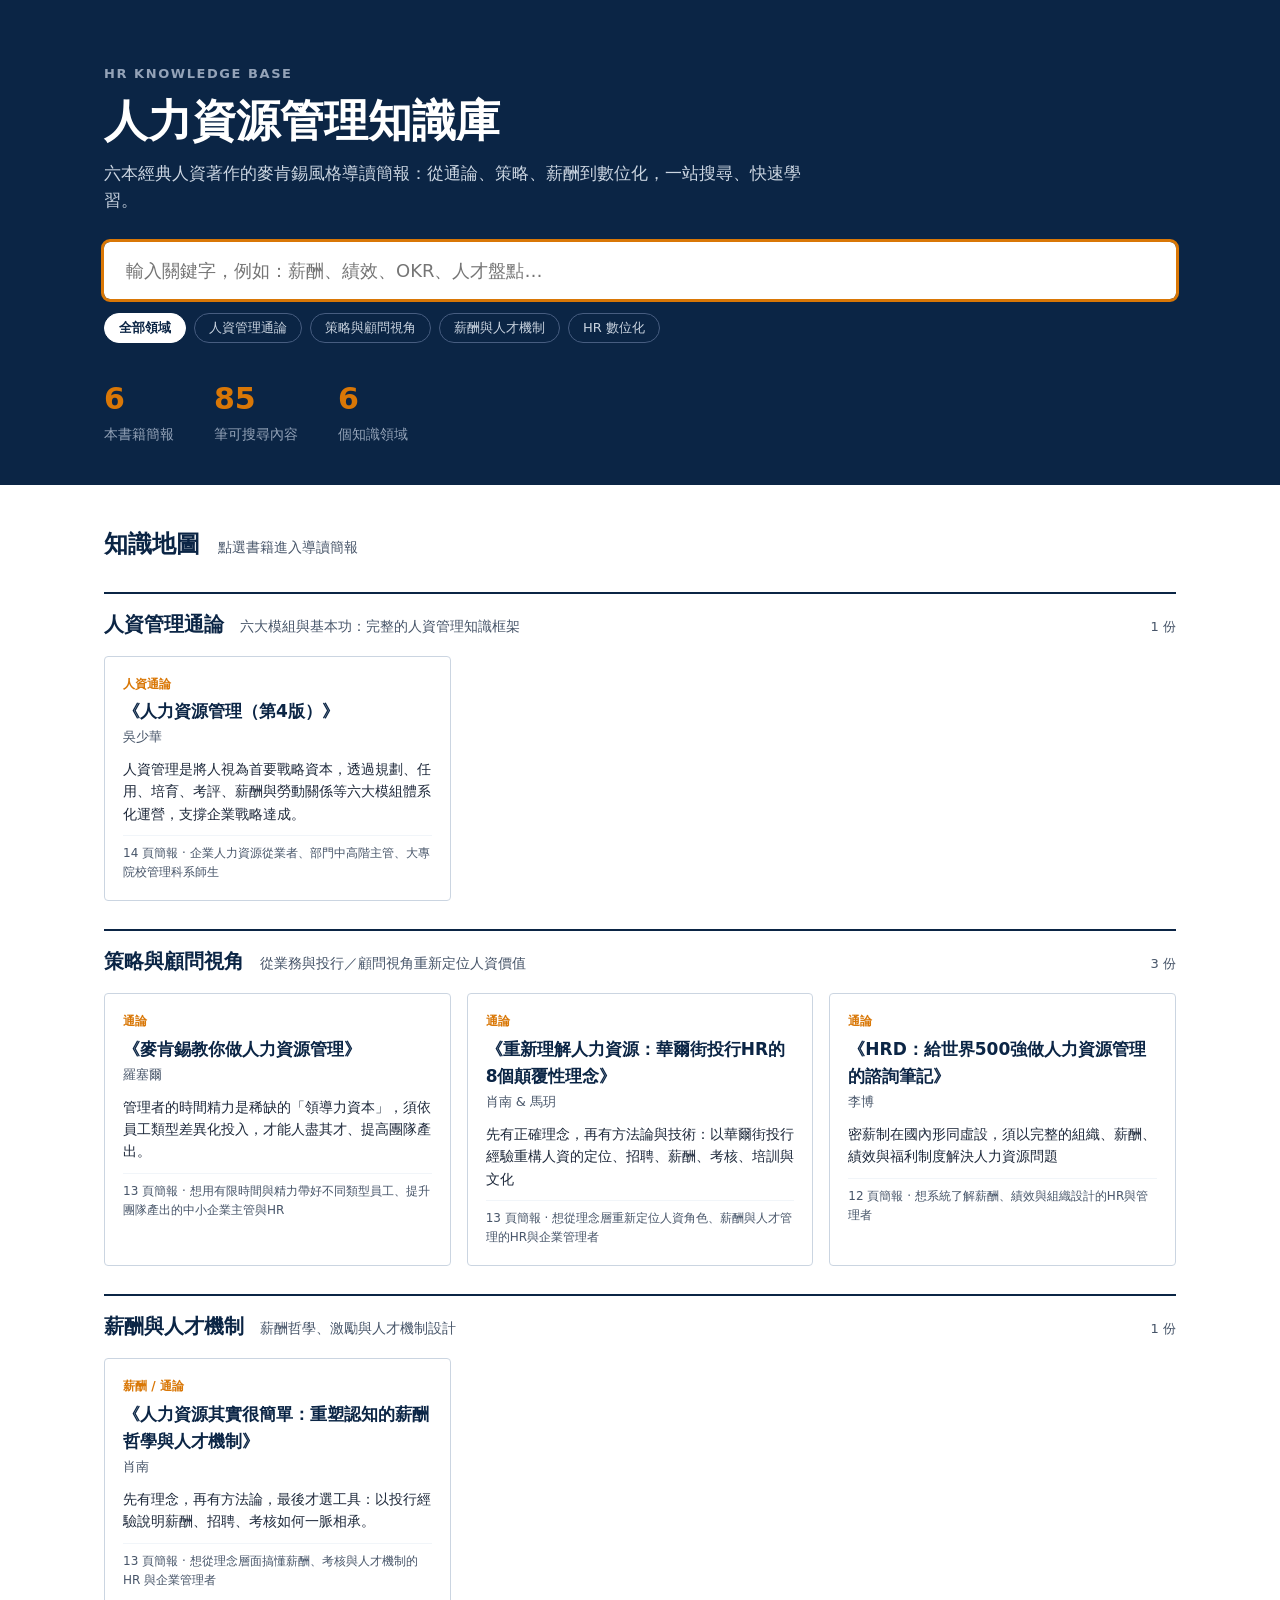
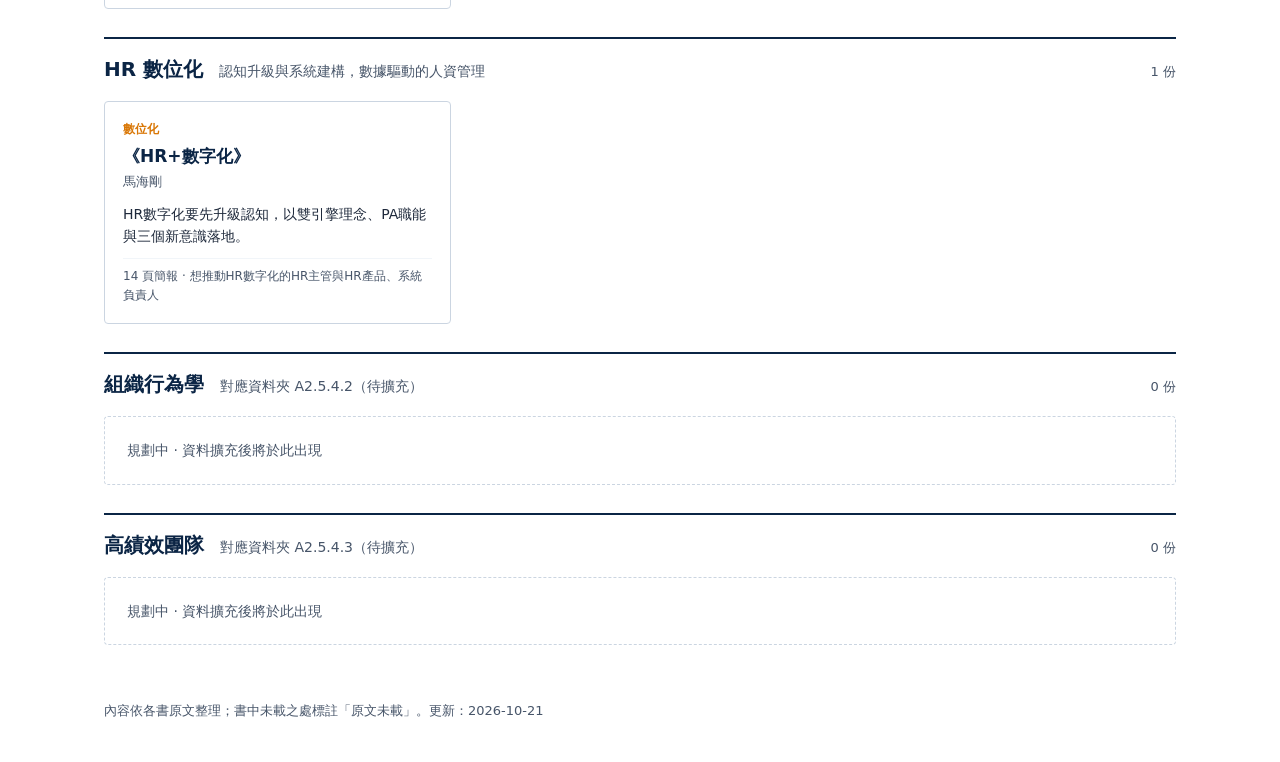
==== index.html @ 785045ec "﻿feat: HR Knowledge Base" ====
<!doctype html><html lang="zh-Hant"><head><meta charset="utf-8">
<meta name="viewport" content="width=device-width,initial-scale=1">
<title>人力資源管理知識庫</title><link rel="stylesheet" href="assets/style.css"></head>
<body class="homepage">
<header class="hero"><div class="wrap"><div class="kicker light">HR KNOWLEDGE BASE</div>
<h1>人力資源管理知識庫</h1>
<p>六本經典人資著作的麥肯錫風格導讀簡報：從通論、策略、薪酬到數位化，一站搜尋、快速學習。</p>
<div class="searchbox"><input id="q" type="search" placeholder="輸入關鍵字，例如：薪酬、績效、OKR、人才盤點…" autofocus autocomplete="off">
<div class="chips" id="chips"></div></div>
<div class="stats"><div><b>6</b>本書籍簡報</div><div><b>85</b>筆可搜尋內容</div><div><b>6</b>個知識領域</div></div></div></header>
<main class="wrap"><div id="results" class="results hidden"></div>
<div id="map"><h2 class="maptitle">知識地圖 <small>點選書籍進入導讀簡報</small></h2><section class="domain" data-domain="人資管理通論"><div class="dhead"><h3>人資管理通論</h3><p>六大模組與基本功：完整的人資管理知識框架</p><span class="count">1 份</span></div><div class="decks"><a class="deck" href="decks/hrm-wu-shaohua.html"><div class="cat">人資通論</div><h4>《人力資源管理（第4版）》</h4><div class="au">吳少華</div><p>人資管理是將人視為首要戰略資本，透過規劃、任用、培育、考評、薪酬與勞動關係等六大模組體系化運營，支撐企業戰略達成。</p><div class="meta">14 頁簡報 · 企業人力資源從業者、部門中高階主管、大專院校管理科系師生</div></a></div></section><section class="domain" data-domain="策略與顧問視角"><div class="dhead"><h3>策略與顧問視角</h3><p>從業務與投行／顧問視角重新定位人資價值</p><span class="count">3 份</span></div><div class="decks"><a class="deck" href="decks/mckinsey-hr.html"><div class="cat">通論</div><h4>《麥肯錫教你做人力資源管理》</h4><div class="au">羅塞爾</div><p>管理者的時間精力是稀缺的「領導力資本」，須依員工類型差異化投入，才能人盡其才、提高團隊產出。</p><div class="meta">13 頁簡報 · 想用有限時間與精力帶好不同類型員工、提升團隊產出的中小企業主管與HR</div></a><a class="deck" href="decks/wallstreet-hr.html"><div class="cat">通論</div><h4>《重新理解人力資源：華爾街投行HR的8個顛覆性理念》</h4><div class="au">肖南 &amp; 馬玥</div><p>先有正確理念，再有方法論與技術：以華爾街投行經驗重構人資的定位、招聘、薪酬、考核、培訓與文化</p><div class="meta">13 頁簡報 · 想從理念層重新定位人資角色、薪酬與人才管理的HR與企業管理者</div></a><a class="deck" href="decks/hrd-consulting-notes.html"><div class="cat">通論</div><h4>《HRD：給世界500強做人力資源管理的諮詢筆記》</h4><div class="au">李博</div><p>密薪制在國內形同虛設，須以完整的組織、薪酬、績效與福利制度解決人力資源問題</p><div class="meta">12 頁簡報 · 想系統了解薪酬、績效與組織設計的HR與管理者</div></a></div></section><section class="domain" data-domain="薪酬與人才機制"><div class="dhead"><h3>薪酬與人才機制</h3><p>薪酬哲學、激勵與人才機制設計</p><span class="count">1 份</span></div><div class="decks"><a class="deck" href="decks/hr-is-simple.html"><div class="cat">薪酬 / 通論</div><h4>《人力資源其實很簡單：重塑認知的薪酬哲學與人才機制》</h4><div class="au">肖南</div><p>先有理念，再有方法論，最後才選工具：以投行經驗說明薪酬、招聘、考核如何一脈相承。</p><div class="meta">13 頁簡報 · 想從理念層面搞懂薪酬、考核與人才機制的 HR 與企業管理者</div></a></div></section><section class="domain" data-domain="HR 數位化"><div class="dhead"><h3>HR 數位化</h3><p>認知升級與系統建構，數據驅動的人資管理</p><span class="count">1 份</span></div><div class="decks"><a class="deck" href="decks/hr-digitalization.html"><div class="cat">數位化</div><h4>《HR+數字化》</h4><div class="au">馬海剛</div><p>HR數字化要先升級認知，以雙引擎理念、PA職能與三個新意識落地。</p><div class="meta">14 頁簡報 · 想推動HR數字化的HR主管與HR產品、系統負責人</div></a></div></section><section class="domain" data-domain="組織行為學"><div class="dhead"><h3>組織行為學</h3><p>對應資料夾 A2.5.4.2（待擴充）</p><span class="count">0 份</span></div><div class="decks"><div class="soon">規劃中 · 資料擴充後將於此出現</div></div></section><section class="domain" data-domain="高績效團隊"><div class="dhead"><h3>高績效團隊</h3><p>對應資料夾 A2.5.4.3（待擴充）</p><span class="count">0 份</span></div><div class="decks"><div class="soon">規劃中 · 資料擴充後將於此出現</div></div></section></div></main>
<footer class="wrap foot2">內容依各書原文整理；書中未載之處標註「原文未載」。更新：2026-10-21</footer>
<script src="assets/search.js"></script></body></html>
---- assets/style.css ----
:root{--navy:#0B2545;--slate:#475569;--mist:#F1F5F9;--line:#CBD5E1;--amber:#D97706;--ink:#1E293B}
*{box-sizing:border-box;margin:0;padding:0}
body{font-family:"Noto Sans TC","Microsoft JhengHei","PingFang TC",system-ui,sans-serif;color:var(--ink);background:#fff;line-height:1.6}
a{color:inherit;text-decoration:none}.hidden{display:none!important}
.wrap{max-width:1120px;margin:0 auto;padding:0 24px}
.kicker{font-size:13px;letter-spacing:.12em;color:var(--slate);font-weight:700;margin-bottom:10px}.kicker.light{color:#94A3B8}

/* ---------- Home ---------- */
.hero{background:var(--navy);color:#fff;padding:64px 0 40px}
.hero h1{font-size:44px;font-weight:800;line-height:1.2}
.hero p{margin:12px 0 28px;color:#CBD5E1;font-size:17px;max-width:720px}
.searchbox input{width:100%;padding:18px 22px;font-size:18px;border:0;border-radius:6px;outline:3px solid transparent;font-family:inherit}
.searchbox input:focus{outline-color:var(--amber)}
.chips{display:flex;gap:8px;flex-wrap:wrap;margin-top:14px}
.chips button{background:transparent;border:1px solid #475D80;color:#CBD5E1;padding:5px 14px;border-radius:20px;cursor:pointer;font-family:inherit;font-size:13px}
.chips button.on{background:#fff;color:var(--navy);border-color:#fff;font-weight:700}
.stats{display:flex;gap:40px;margin-top:32px;color:#94A3B8;font-size:14px}.stats b{display:block;font-size:30px;color:var(--amber)}
.maptitle{font-size:24px;margin:40px 0 8px;color:var(--navy)}.maptitle small{font-size:14px;color:var(--slate);font-weight:400;margin-left:10px}
.domain{border-top:2px solid var(--navy);margin-top:28px;padding-top:14px}
.dhead{display:flex;align-items:baseline;gap:16px;flex-wrap:wrap}.dhead h3{font-size:20px;color:var(--navy)}.dhead p{color:var(--slate);font-size:14px;flex:1}.count{font-size:13px;color:var(--slate)}
.decks{display:grid;grid-template-columns:repeat(auto-fill,minmax(300px,1fr));gap:16px;margin:16px 0}
.deck{border:1px solid var(--line);border-radius:4px;padding:18px;background:#fff;transition:.15s;display:block}
.deck:hover{border-color:var(--navy);box-shadow:0 4px 14px rgba(11,37,69,.12);transform:translateY(-2px)}
.deck .cat{font-size:12px;color:var(--amber);font-weight:700}.deck h4{font-size:17px;color:var(--navy);margin:4px 0 2px}
.deck .au{font-size:13px;color:var(--slate)}.deck p{font-size:14px;margin:10px 0}.deck .meta{font-size:12px;color:var(--slate);border-top:1px solid var(--mist);padding-top:8px}
.soon{padding:22px;border:1px dashed var(--line);color:var(--slate);font-size:14px;border-radius:4px;grid-column:1/-1}
.results{margin-top:28px}.rinfo{color:var(--slate);font-size:14px;margin-bottom:12px}
.hit{display:block;border-left:3px solid var(--line);padding:10px 16px;margin-bottom:10px;background:var(--mist)}
.hit:hover{border-left-color:var(--amber)}.hit .where{font-size:12px;color:var(--slate)}.hit h5{font-size:16px;color:var(--navy);margin:2px 0}
.hit p{font-size:14px;color:var(--slate)}mark{background:#FDE68A;color:inherit;padding:0 1px}
.foot2{padding:40px 24px;color:var(--slate);font-size:13px}

/* ---------- Deck ---------- */
.deckpage{background:#E2E8F0;height:100vh;overflow:hidden}
.bar{height:48px;background:var(--navy);color:#fff;display:flex;align-items:center;gap:16px;padding:0 16px;font-size:14px}
.bar .crumb{flex:1;color:#94A3B8;white-space:nowrap;overflow:hidden;text-overflow:ellipsis}
.bar button{background:transparent;border:1px solid #475D80;color:#fff;padding:4px 12px;margin-left:6px;border-radius:3px;cursor:pointer;font-family:inherit}
.bar button:hover,.bar .home:hover{color:var(--amber)}
#viewport{position:absolute;top:48px;bottom:44px;left:0;right:0;overflow:hidden}
#stage{position:absolute;left:50%;top:50%;width:1280px;height:720px;transform-origin:center}
.slide{position:absolute;inset:0;background:#fff;display:none;box-shadow:0 6px 30px rgba(0,0,0,.18);overflow:hidden}
.slide.active{display:block}
.slide .inner{padding:56px 72px 0;height:660px}
.slide .foot{position:absolute;left:72px;right:72px;bottom:18px;display:flex;justify-content:space-between;font-size:13px;color:#94A3B8;border-top:1px solid var(--line);padding-top:8px}
.conclusion{font-size:34px;line-height:1.35;color:var(--navy);font-weight:800;margin-bottom:28px;padding-bottom:16px;border-bottom:3px solid var(--navy)}
.notes{display:none}
body.shownotes .notes{display:block;position:absolute;left:0;right:0;bottom:0;background:rgba(11,37,69,.96);color:#E2E8F0;padding:14px 72px 40px;font-size:15px;z-index:5}
body.shownotes .notes p{margin-bottom:4px}
.t-cover{background:var(--navy)}.t-cover .foot{color:#64748B;border-color:#2A4166}
.cover{height:100%;display:flex;flex-direction:column;justify-content:center;color:#fff;padding-bottom:40px}
.cover h1{font-size:58px;line-height:1.2;font-weight:800;max-width:1000px}.cover .sub{font-size:24px;color:#CBD5E1;margin-top:10px}
.cover .author{font-size:22px;color:#94A3B8;margin-top:28px}
.cover .claim{margin-top:44px;border-left:5px solid var(--amber);padding:6px 0 6px 22px;font-size:26px;max-width:960px;line-height:1.5}
.cover .claim span{display:block;font-size:13px;letter-spacing:.14em;color:var(--amber);margin-bottom:6px}
/* architecture */
.arch{display:flex;align-items:stretch;gap:12px;margin-top:6px}
.layer{flex:1;border:1px solid var(--line);border-top:5px solid var(--navy);background:var(--mist);padding:20px 22px;position:relative}
.layer .num{position:absolute;top:-1px;right:14px;font-size:44px;font-weight:800;color:#D5DEE9}
.layer h3{font-size:24px;color:var(--navy)}.layer p{font-size:17px;color:var(--slate);margin:6px 0 12px}
.layer ul{list-style:none;font-size:16px}.layer li{padding:6px 0;border-top:1px solid var(--line)}
.arrow{align-self:center;font-size:34px;color:var(--amber);font-weight:800}
.relation{margin-top:22px;padding:14px 20px;background:var(--navy);color:#fff;font-size:18px}.relation b{color:var(--amber)}
/* chapter */
.problem{font-size:20px;padding:14px 20px;border-left:5px solid var(--navy);background:var(--mist);margin-bottom:22px}
.problem span,.action span{display:block;font-size:12px;letter-spacing:.14em;color:var(--slate);font-weight:700}
.cards{display:grid;gap:18px}.cards.n1{grid-template-columns:1fr}.cards.n2{grid-template-columns:1fr 1fr}.cards.n3{grid-template-columns:1fr 1fr 1fr}
.card{border:1px solid var(--line);padding:18px 20px;min-height:170px}
.card .stat{font-size:40px;font-weight:800;color:var(--amber);line-height:1.1;margin-bottom:4px}
.card h4{font-size:19px;color:var(--navy);margin-bottom:6px}.card p{font-size:16px;color:var(--slate)}
.oneliner{margin-top:22px;font-size:20px;font-weight:700;color:var(--navy);padding-top:14px;border-top:2px solid var(--navy)}
.oneliner:before{content:"一句話　";color:var(--slate);font-size:13px;font-weight:700;letter-spacing:.1em}
/* flow */
.flow{display:flex;gap:10px;margin-top:14px}.step{flex:1;min-width:0}
.chev{background:var(--navy);color:#fff;padding:16px 14px 16px 22px;font-size:16px;font-weight:700;min-height:92px;clip-path:polygon(0 0,calc(100% - 18px) 0,100% 50%,calc(100% - 18px) 100%,0 100%,14px 50%);display:flex;flex-direction:column;justify-content:center}
.chev b{color:var(--amber);font-size:22px}.step:first-child .chev{clip-path:polygon(0 0,calc(100% - 18px) 0,100% 50%,calc(100% - 18px) 100%,0 100%)}
.concl{margin-top:16px;font-size:17px;color:var(--ink);font-weight:700}.leads{margin-top:12px;font-size:15px;color:var(--slate);border-top:1px solid var(--line);padding-top:10px}
/* summary */
.points{list-style:none;margin-top:4px}.points li{display:flex;gap:18px;align-items:center;padding:12px 0;border-bottom:1px solid var(--line);font-size:21px}
.points b{flex:none;width:38px;height:38px;border-radius:50%;background:var(--navy);color:#fff;display:flex;align-items:center;justify-content:center;font-size:18px}
.action{margin-top:22px;background:var(--navy);color:#fff;padding:16px 24px;font-size:20px;border-left:6px solid var(--amber)}.action span{color:var(--amber);margin-bottom:4px}
/* appendix */
.appx{width:100%;border-collapse:collapse;font-size:18px}.appx th{text-align:left;background:var(--navy);color:#fff;padding:10px 16px;font-size:14px}
.appx td{padding:13px 16px;border-bottom:1px solid var(--line)}.appx td:first-child{width:36%;font-weight:700;color:var(--navy)}
/* chrome */
.ctrl{position:absolute;bottom:0;left:0;right:0;height:44px;display:flex;align-items:center;gap:14px;padding:0 16px;background:#fff;border-top:1px solid var(--line)}
.ctrl button{width:36px;height:30px;border:1px solid var(--line);background:#fff;border-radius:3px;cursor:pointer;font-size:20px;color:var(--navy)}
.prog{flex:1;height:4px;background:var(--mist)}.prog i{display:block;height:100%;background:var(--navy);width:0;transition:.2s}
.toc{position:absolute;top:48px;left:0;bottom:44px;width:340px;background:#fff;z-index:20;overflow:auto;border-right:1px solid var(--line);box-shadow:4px 0 18px rgba(0,0,0,.12)}
.toc a{display:block;padding:10px 16px;border-bottom:1px solid var(--mist);font-size:14px;font-weight:700;color:var(--navy)}
.toc a:hover{background:var(--mist)}.toc b{color:var(--amber);margin-right:6px}.toc small{display:block;font-weight:400;color:var(--slate);font-size:12px}
@media print{@page{size:1280px 720px;margin:0}body.deckpage{height:auto;overflow:visible;background:#fff}.bar,.ctrl,.toc{display:none!important}
 #viewport{position:static;overflow:visible}#stage{position:static;transform:none!important;width:1280px;height:auto}
 .slide{display:block!important;position:relative;width:1280px;height:720px;page-break-after:always;box-shadow:none}.notes{display:none!important}
 *{-webkit-print-color-adjust:exact;print-color-adjust:exact}}
@media(max-width:700px){.hero h1{font-size:32px}.stats{gap:20px}}
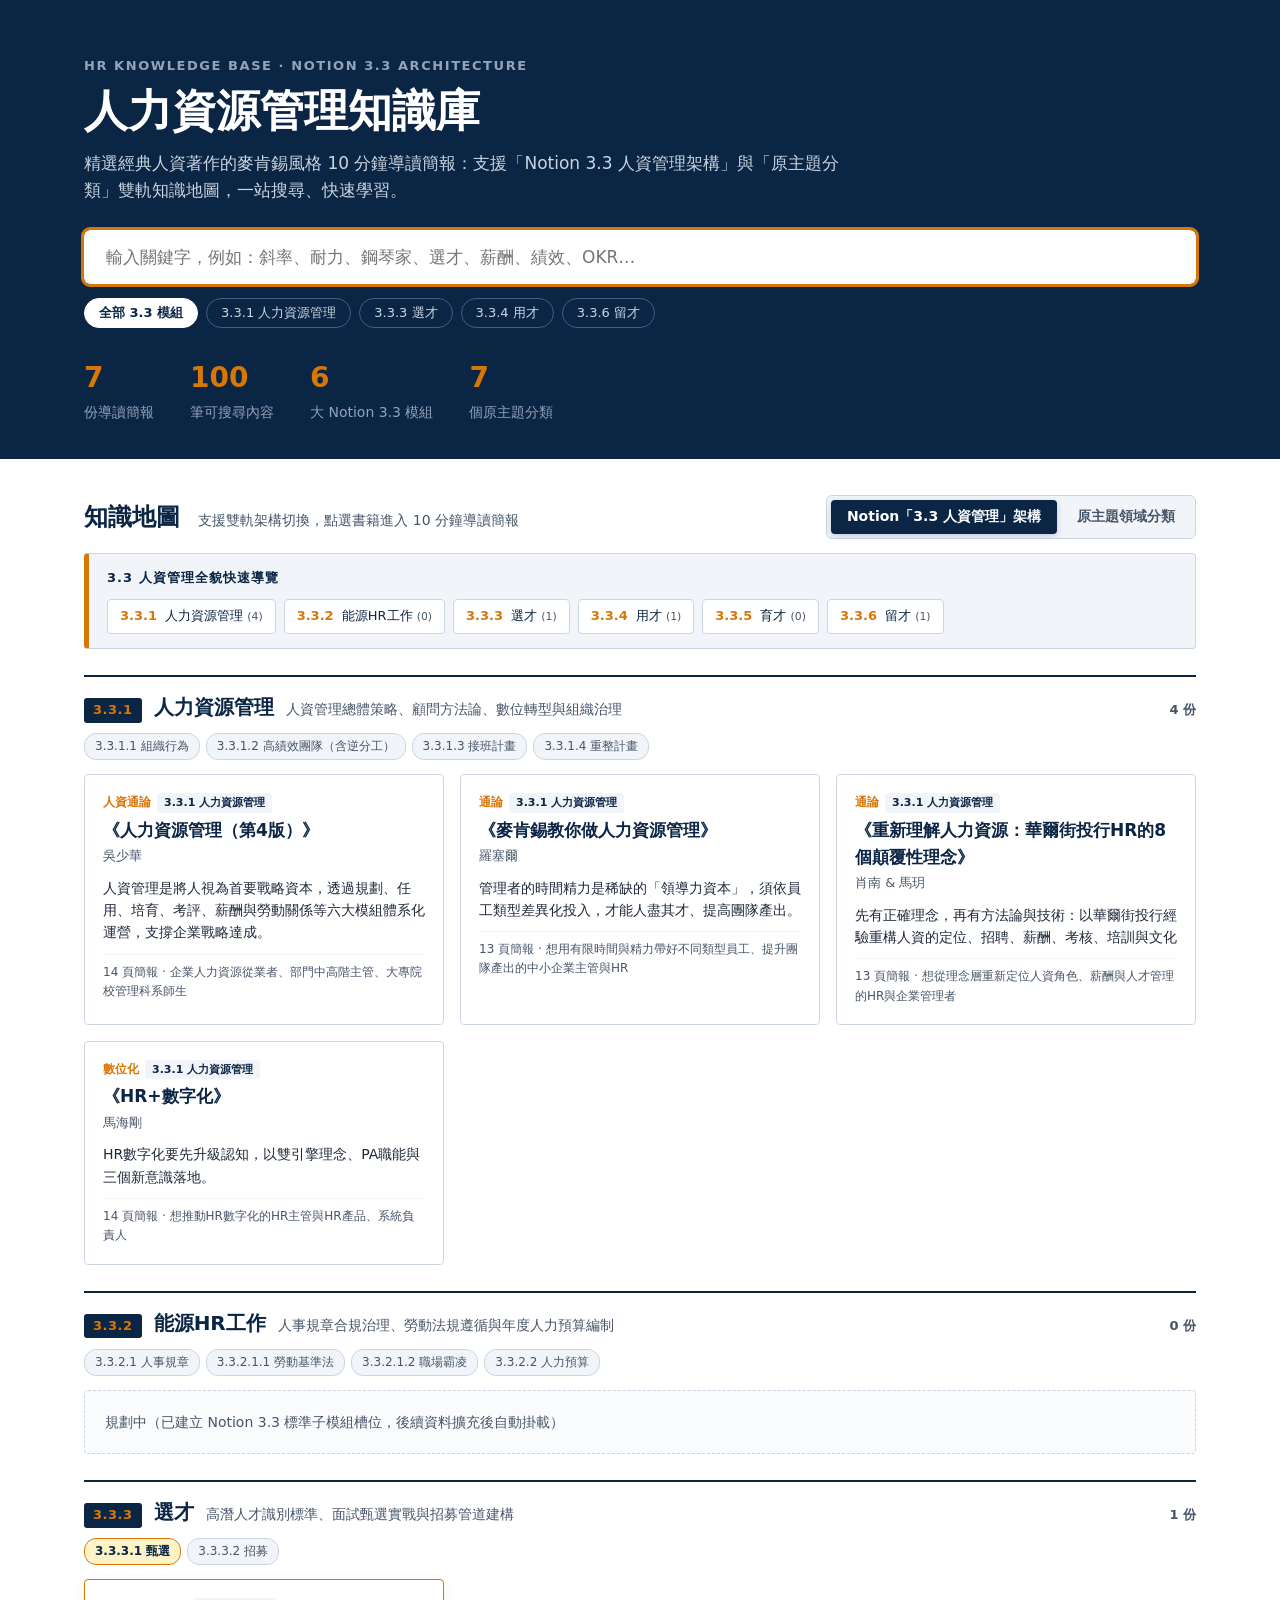
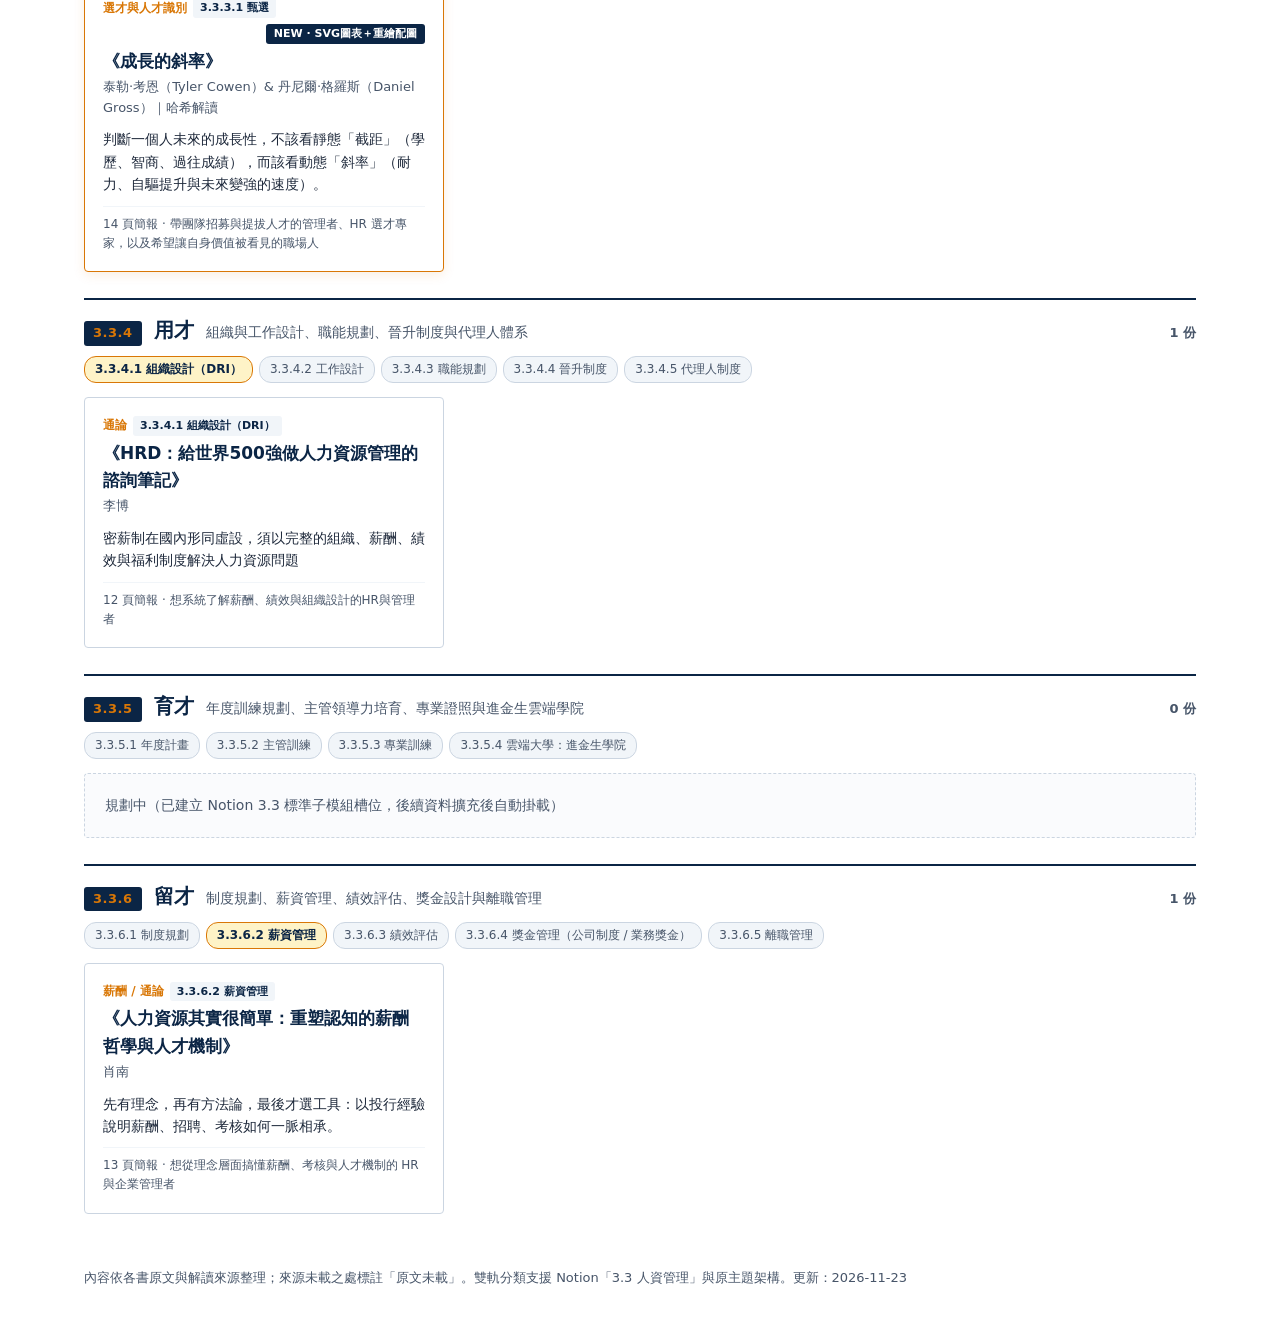
==== commit 1a278e4b: "feat: add Notion 3.3 HR dual-view architecture and The Slope of Growth McKinsey SVG deck" ====
--- a/index.html
+++ b/index.html
@@ -2,13 +2,28 @@
 <meta name="viewport" content="width=device-width,initial-scale=1">
 <title>人力資源管理知識庫</title><link rel="stylesheet" href="assets/style.css"></head>
 <body class="homepage">
-<header class="hero"><div class="wrap"><div class="kicker light">HR KNOWLEDGE BASE</div>
+<header class="hero"><div class="wrap"><div class="kicker light">HR KNOWLEDGE BASE · NOTION 3.3 ARCHITECTURE</div>
 <h1>人力資源管理知識庫</h1>
-<p>六本經典人資著作的麥肯錫風格導讀簡報：從通論、策略、薪酬到數位化，一站搜尋、快速學習。</p>
-<div class="searchbox"><input id="q" type="search" placeholder="輸入關鍵字，例如：薪酬、績效、OKR、人才盤點…" autofocus autocomplete="off">
+<p>精選經典人資著作的麥肯錫風格 10 分鐘導讀簡報：支援「Notion 3.3 人資管理架構」與「原主題分類」雙軌知識地圖，一站搜尋、快速學習。</p>
+<div class="searchbox"><input id="q" type="search" placeholder="輸入關鍵字，例如：斜率、耐力、鋼琴家、選才、薪酬、績效、OKR…" autofocus autocomplete="off">
 <div class="chips" id="chips"></div></div>
-<div class="stats"><div><b>6</b>本書籍簡報</div><div><b>85</b>筆可搜尋內容</div><div><b>6</b>個知識領域</div></div></div></header>
+<div class="stats"><div><b>7</b>份導讀簡報</div><div><b>100</b>筆可搜尋內容</div><div><b>6</b>大 Notion 3.3 模組</div><div><b>7</b>個原主題分類</div></div></div></header>
 <main class="wrap"><div id="results" class="results hidden"></div>
-<div id="map"><h2 class="maptitle">知識地圖 <small>點選書籍進入導讀簡報</small></h2><section class="domain" data-domain="人資管理通論"><div class="dhead"><h3>人資管理通論</h3><p>六大模組與基本功：完整的人資管理知識框架</p><span class="count">1 份</span></div><div class="decks"><a class="deck" href="decks/hrm-wu-shaohua.html"><div class="cat">人資通論</div><h4>《人力資源管理（第4版）》</h4><div class="au">吳少華</div><p>人資管理是將人視為首要戰略資本，透過規劃、任用、培育、考評、薪酬與勞動關係等六大模組體系化運營，支撐企業戰略達成。</p><div class="meta">14 頁簡報 · 企業人力資源從業者、部門中高階主管、大專院校管理科系師生</div></a></div></section><section class="domain" data-domain="策略與顧問視角"><div class="dhead"><h3>策略與顧問視角</h3><p>從業務與投行／顧問視角重新定位人資價值</p><span class="count">3 份</span></div><div class="decks"><a class="deck" href="decks/mckinsey-hr.html"><div class="cat">通論</div><h4>《麥肯錫教你做人力資源管理》</h4><div class="au">羅塞爾</div><p>管理者的時間精力是稀缺的「領導力資本」，須依員工類型差異化投入，才能人盡其才、提高團隊產出。</p><div class="meta">13 頁簡報 · 想用有限時間與精力帶好不同類型員工、提升團隊產出的中小企業主管與HR</div></a><a class="deck" href="decks/wallstreet-hr.html"><div class="cat">通論</div><h4>《重新理解人力資源：華爾街投行HR的8個顛覆性理念》</h4><div class="au">肖南 &amp; 馬玥</div><p>先有正確理念，再有方法論與技術：以華爾街投行經驗重構人資的定位、招聘、薪酬、考核、培訓與文化</p><div class="meta">13 頁簡報 · 想從理念層重新定位人資角色、薪酬與人才管理的HR與企業管理者</div></a><a class="deck" href="decks/hrd-consulting-notes.html"><div class="cat">通論</div><h4>《HRD：給世界500強做人力資源管理的諮詢筆記》</h4><div class="au">李博</div><p>密薪制在國內形同虛設，須以完整的組織、薪酬、績效與福利制度解決人力資源問題</p><div class="meta">12 頁簡報 · 想系統了解薪酬、績效與組織設計的HR與管理者</div></a></div></section><section class="domain" data-domain="薪酬與人才機制"><div class="dhead"><h3>薪酬與人才機制</h3><p>薪酬哲學、激勵與人才機制設計</p><span class="count">1 份</span></div><div class="decks"><a class="deck" href="decks/hr-is-simple.html"><div class="cat">薪酬 / 通論</div><h4>《人力資源其實很簡單：重塑認知的薪酬哲學與人才機制》</h4><div class="au">肖南</div><p>先有理念，再有方法論，最後才選工具：以投行經驗說明薪酬、招聘、考核如何一脈相承。</p><div class="meta">13 頁簡報 · 想從理念層面搞懂薪酬、考核與人才機制的 HR 與企業管理者</div></a></div></section><section class="domain" data-domain="HR 數位化"><div class="dhead"><h3>HR 數位化</h3><p>認知升級與系統建構，數據驅動的人資管理</p><span class="count">1 份</span></div><div class="decks"><a class="deck" href="decks/hr-digitalization.html"><div class="cat">數位化</div><h4>《HR+數字化》</h4><div class="au">馬海剛</div><p>HR數字化要先升級認知，以雙引擎理念、PA職能與三個新意識落地。</p><div class="meta">14 頁簡報 · 想推動HR數字化的HR主管與HR產品、系統負責人</div></a></div></section><section class="domain" data-domain="組織行為學"><div class="dhead"><h3>組織行為學</h3><p>對應資料夾 A2.5.4.2（待擴充）</p><span class="count">0 份</span></div><div class="decks"><div class="soon">規劃中 · 資料擴充後將於此出現</div></div></section><section class="domain" data-domain="高績效團隊"><div class="dhead"><h3>高績效團隊</h3><p>對應資料夾 A2.5.4.3（待擴充）</p><span class="count">0 份</span></div><div class="decks"><div class="soon">規劃中 · 資料擴充後將於此出現</div></div></section></div></main>
-<footer class="wrap foot2">內容依各書原文整理；書中未載之處標註「原文未載」。更新：2026-10-21</footer>
+<div id="map">
+<div class="mapbar">
+  <h2 class="maptitle">知識地圖 <small>支援雙軌架構切換，點選書籍進入 10 分鐘導讀簡報</small></h2>
+  <div class="viewswitch" role="tablist">
+    <button id="vNotion" class="on" data-view="notion">Notion「3.3 人資管理」架構</button>
+    <button id="vClassic" data-view="classic">原主題領域分類</button>
+  </div>
+</div>
+<div id="view-notion">
+  <div class="notion-banner"><div class="nb-title">3.3 人資管理全貌快速導覽</div><div class="nb-pills"><a class="n-pill" href="#n-3.3.1"><b>3.3.1</b> 人力資源管理 <small>(4)</small></a><a class="n-pill" href="#n-3.3.2"><b>3.3.2</b> 能源HR工作 <small>(0)</small></a><a class="n-pill" href="#n-3.3.3"><b>3.3.3</b> 選才 <small>(1)</small></a><a class="n-pill" href="#n-3.3.4"><b>3.3.4</b> 用才 <small>(1)</small></a><a class="n-pill" href="#n-3.3.5"><b>3.3.5</b> 育才 <small>(0)</small></a><a class="n-pill" href="#n-3.3.6"><b>3.3.6</b> 留才 <small>(1)</small></a></div></div>
+  <section class="domain notion-sec" id="n-3.3.1" data-notion="3.3.1 人力資源管理"><div class="dhead"><span class="ncode">3.3.1</span><h3>人力資源管理</h3><p>人資管理總體策略、顧問方法論、數位轉型與組織治理</p><span class="count">4 份</span></div><div class="subpills"><span class="subpill">3.3.1.1 組織行為</span><span class="subpill">3.3.1.2 高績效團隊（含逆分工）</span><span class="subpill">3.3.1.3 接班計畫</span><span class="subpill">3.3.1.4 重整計畫</span></div><div class="decks"><a class="deck" href="decks/hrm-wu-shaohua.html"><div class="dtags"><span class="cat">人資通論</span><span class="ntag">3.3.1 人力資源管理</span></div><h4>《人力資源管理（第4版）》</h4><div class="au">吳少華</div><p>人資管理是將人視為首要戰略資本，透過規劃、任用、培育、考評、薪酬與勞動關係等六大模組體系化運營，支撐企業戰略達成。</p><div class="meta">14 頁簡報 · 企業人力資源從業者、部門中高階主管、大專院校管理科系師生</div></a><a class="deck" href="decks/mckinsey-hr.html"><div class="dtags"><span class="cat">通論</span><span class="ntag">3.3.1 人力資源管理</span></div><h4>《麥肯錫教你做人力資源管理》</h4><div class="au">羅塞爾</div><p>管理者的時間精力是稀缺的「領導力資本」，須依員工類型差異化投入，才能人盡其才、提高團隊產出。</p><div class="meta">13 頁簡報 · 想用有限時間與精力帶好不同類型員工、提升團隊產出的中小企業主管與HR</div></a><a class="deck" href="decks/wallstreet-hr.html"><div class="dtags"><span class="cat">通論</span><span class="ntag">3.3.1 人力資源管理</span></div><h4>《重新理解人力資源：華爾街投行HR的8個顛覆性理念》</h4><div class="au">肖南 &amp; 馬玥</div><p>先有正確理念，再有方法論與技術：以華爾街投行經驗重構人資的定位、招聘、薪酬、考核、培訓與文化</p><div class="meta">13 頁簡報 · 想從理念層重新定位人資角色、薪酬與人才管理的HR與企業管理者</div></a><a class="deck" href="decks/hr-digitalization.html"><div class="dtags"><span class="cat">數位化</span><span class="ntag">3.3.1 人力資源管理</span></div><h4>《HR+數字化》</h4><div class="au">馬海剛</div><p>HR數字化要先升級認知，以雙引擎理念、PA職能與三個新意識落地。</p><div class="meta">14 頁簡報 · 想推動HR數字化的HR主管與HR產品、系統負責人</div></a></div></section><section class="domain notion-sec" id="n-3.3.2" data-notion="3.3.2 能源HR工作"><div class="dhead"><span class="ncode">3.3.2</span><h3>能源HR工作</h3><p>人事規章合規治理、勞動法規遵循與年度人力預算編制</p><span class="count">0 份</span></div><div class="subpills"><span class="subpill">3.3.2.1 人事規章</span><span class="subpill">3.3.2.1.1 勞動基準法</span><span class="subpill">3.3.2.1.2 職場霸凌</span><span class="subpill">3.3.2.2 人力預算</span></div><div class="decks"><div class="soon">規劃中（已建立 Notion 3.3 標準子模組槽位，後續資料擴充後自動掛載）</div></div></section><section class="domain notion-sec" id="n-3.3.3" data-notion="3.3.3 選才"><div class="dhead"><span class="ncode">3.3.3</span><h3>選才</h3><p>高潛人才識別標準、面試甄選實戰與招募管道建構</p><span class="count">1 份</span></div><div class="subpills"><span class="subpill active">3.3.3.1 甄選</span><span class="subpill">3.3.3.2 招募</span></div><div class="decks"><a class="deck featured" href="decks/slope-of-growth.html"><div class="dtags"><span class="cat">選才與人才識別</span><span class="ntag">3.3.3.1 甄選</span><span class="badge">NEW · SVG圖表＋重繪配圖</span></div><h4>《成長的斜率》</h4><div class="au">泰勒·考恩（Tyler Cowen）&amp; 丹尼爾·格羅斯（Daniel Gross）｜哈希解讀</div><p>判斷一個人未來的成長性，不該看靜態「截距」（學歷、智商、過往成績），而該看動態「斜率」（耐力、自驅提升與未來變強的速度）。</p><div class="meta">14 頁簡報 · 帶團隊招募與提拔人才的管理者、HR 選才專家，以及希望讓自身價值被看見的職場人</div></a></div></section><section class="domain notion-sec" id="n-3.3.4" data-notion="3.3.4 用才"><div class="dhead"><span class="ncode">3.3.4</span><h3>用才</h3><p>組織與工作設計、職能規劃、晉升制度與代理人體系</p><span class="count">1 份</span></div><div class="subpills"><span class="subpill active">3.3.4.1 組織設計（DRI）</span><span class="subpill">3.3.4.2 工作設計</span><span class="subpill">3.3.4.3 職能規劃</span><span class="subpill">3.3.4.4 晉升制度</span><span class="subpill">3.3.4.5 代理人制度</span></div><div class="decks"><a class="deck" href="decks/hrd-consulting-notes.html"><div class="dtags"><span class="cat">通論</span><span class="ntag">3.3.4.1 組織設計（DRI）</span></div><h4>《HRD：給世界500強做人力資源管理的諮詢筆記》</h4><div class="au">李博</div><p>密薪制在國內形同虛設，須以完整的組織、薪酬、績效與福利制度解決人力資源問題</p><div class="meta">12 頁簡報 · 想系統了解薪酬、績效與組織設計的HR與管理者</div></a></div></section><section class="domain notion-sec" id="n-3.3.5" data-notion="3.3.5 育才"><div class="dhead"><span class="ncode">3.3.5</span><h3>育才</h3><p>年度訓練規劃、主管領導力培育、專業證照與進金生雲端學院</p><span class="count">0 份</span></div><div class="subpills"><span class="subpill">3.3.5.1 年度計畫</span><span class="subpill">3.3.5.2 主管訓練</span><span class="subpill">3.3.5.3 專業訓練</span><span class="subpill">3.3.5.4 雲端大學：進金生學院</span></div><div class="decks"><div class="soon">規劃中（已建立 Notion 3.3 標準子模組槽位，後續資料擴充後自動掛載）</div></div></section><section class="domain notion-sec" id="n-3.3.6" data-notion="3.3.6 留才"><div class="dhead"><span class="ncode">3.3.6</span><h3>留才</h3><p>制度規劃、薪資管理、績效評估、獎金設計與離職管理</p><span class="count">1 份</span></div><div class="subpills"><span class="subpill">3.3.6.1 制度規劃</span><span class="subpill active">3.3.6.2 薪資管理</span><span class="subpill">3.3.6.3 績效評估</span><span class="subpill">3.3.6.4 獎金管理（公司制度 / 業務獎金）</span><span class="subpill">3.3.6.5 離職管理</span></div><div class="decks"><a class="deck" href="decks/hr-is-simple.html"><div class="dtags"><span class="cat">薪酬 / 通論</span><span class="ntag">3.3.6.2 薪資管理</span></div><h4>《人力資源其實很簡單：重塑認知的薪酬哲學與人才機制》</h4><div class="au">肖南</div><p>先有理念，再有方法論，最後才選工具：以投行經驗說明薪酬、招聘、考核如何一脈相承。</p><div class="meta">13 頁簡報 · 想從理念層面搞懂薪酬、考核與人才機制的 HR 與企業管理者</div></a></div></section>
+</div>
+<div id="view-classic" class="hidden">
+  <section class="domain" data-domain="人資管理通論"><div class="dhead"><h3>人資管理通論</h3><p>六大模組與基本功：完整的人資管理知識框架</p><span class="count">1 份</span></div><div class="decks"><a class="deck" href="decks/hrm-wu-shaohua.html"><div class="dtags"><span class="cat">人資通論</span><span class="ntag">3.3.1 人力資源管理</span></div><h4>《人力資源管理（第4版）》</h4><div class="au">吳少華</div><p>人資管理是將人視為首要戰略資本，透過規劃、任用、培育、考評、薪酬與勞動關係等六大模組體系化運營，支撐企業戰略達成。</p><div class="meta">14 頁簡報 · 企業人力資源從業者、部門中高階主管、大專院校管理科系師生</div></a></div></section><section class="domain" data-domain="選才與人才識別"><div class="dhead"><h3>選才與人才識別</h3><p>高潛人才評估、面試實戰技法與人才斜率判讀</p><span class="count">1 份</span></div><div class="decks"><a class="deck featured" href="decks/slope-of-growth.html"><div class="dtags"><span class="cat">選才與人才識別</span><span class="ntag">3.3.3.1 甄選</span><span class="badge">NEW · SVG圖表＋重繪配圖</span></div><h4>《成長的斜率》</h4><div class="au">泰勒·考恩（Tyler Cowen）&amp; 丹尼爾·格羅斯（Daniel Gross）｜哈希解讀</div><p>判斷一個人未來的成長性，不該看靜態「截距」（學歷、智商、過往成績），而該看動態「斜率」（耐力、自驅提升與未來變強的速度）。</p><div class="meta">14 頁簡報 · 帶團隊招募與提拔人才的管理者、HR 選才專家，以及希望讓自身價值被看見的職場人</div></a></div></section><section class="domain" data-domain="策略與顧問視角"><div class="dhead"><h3>策略與顧問視角</h3><p>從業務與投行／顧問視角重新定位人資價值</p><span class="count">3 份</span></div><div class="decks"><a class="deck" href="decks/mckinsey-hr.html"><div class="dtags"><span class="cat">通論</span><span class="ntag">3.3.1 人力資源管理</span></div><h4>《麥肯錫教你做人力資源管理》</h4><div class="au">羅塞爾</div><p>管理者的時間精力是稀缺的「領導力資本」，須依員工類型差異化投入，才能人盡其才、提高團隊產出。</p><div class="meta">13 頁簡報 · 想用有限時間與精力帶好不同類型員工、提升團隊產出的中小企業主管與HR</div></a><a class="deck" href="decks/wallstreet-hr.html"><div class="dtags"><span class="cat">通論</span><span class="ntag">3.3.1 人力資源管理</span></div><h4>《重新理解人力資源：華爾街投行HR的8個顛覆性理念》</h4><div class="au">肖南 &amp; 馬玥</div><p>先有正確理念，再有方法論與技術：以華爾街投行經驗重構人資的定位、招聘、薪酬、考核、培訓與文化</p><div class="meta">13 頁簡報 · 想從理念層重新定位人資角色、薪酬與人才管理的HR與企業管理者</div></a><a class="deck" href="decks/hrd-consulting-notes.html"><div class="dtags"><span class="cat">通論</span><span class="ntag">3.3.4.1 組織設計（DRI）</span></div><h4>《HRD：給世界500強做人力資源管理的諮詢筆記》</h4><div class="au">李博</div><p>密薪制在國內形同虛設，須以完整的組織、薪酬、績效與福利制度解決人力資源問題</p><div class="meta">12 頁簡報 · 想系統了解薪酬、績效與組織設計的HR與管理者</div></a></div></section><section class="domain" data-domain="薪酬與人才機制"><div class="dhead"><h3>薪酬與人才機制</h3><p>薪酬哲學、激勵與人才機制設計</p><span class="count">1 份</span></div><div class="decks"><a class="deck" href="decks/hr-is-simple.html"><div class="dtags"><span class="cat">薪酬 / 通論</span><span class="ntag">3.3.6.2 薪資管理</span></div><h4>《人力資源其實很簡單：重塑認知的薪酬哲學與人才機制》</h4><div class="au">肖南</div><p>先有理念，再有方法論，最後才選工具：以投行經驗說明薪酬、招聘、考核如何一脈相承。</p><div class="meta">13 頁簡報 · 想從理念層面搞懂薪酬、考核與人才機制的 HR 與企業管理者</div></a></div></section><section class="domain" data-domain="HR 數位化"><div class="dhead"><h3>HR 數位化</h3><p>認知升級與系統建構，數據驅動的人資管理</p><span class="count">1 份</span></div><div class="decks"><a class="deck" href="decks/hr-digitalization.html"><div class="dtags"><span class="cat">數位化</span><span class="ntag">3.3.1 人力資源管理</span></div><h4>《HR+數字化》</h4><div class="au">馬海剛</div><p>HR數字化要先升級認知，以雙引擎理念、PA職能與三個新意識落地。</p><div class="meta">14 頁簡報 · 想推動HR數字化的HR主管與HR產品、系統負責人</div></a></div></section><section class="domain" data-domain="組織行為學"><div class="dhead"><h3>組織行為學</h3><p>對應資料夾 A2.5.4.2（待擴充）</p><span class="count">0 份</span></div><div class="decks"><div class="soon">規劃中 · 資料擴充後將於此出現</div></div></section><section class="domain" data-domain="高績效團隊"><div class="dhead"><h3>高績效團隊</h3><p>對應資料夾 A2.5.4.3（待擴充）</p><span class="count">0 份</span></div><div class="decks"><div class="soon">規劃中 · 資料擴充後將於此出現</div></div></section>
+</div>
+</div></main>
+<footer class="wrap foot2">內容依各書原文與解讀來源整理；來源未載之處標註「原文未載」。雙軌分類支援 Notion「3.3 人資管理」與原主題架構。更新：2026-11-23</footer>
 <script src="assets/search.js"></script></body></html>
--- a/assets/style.css
+++ b/assets/style.css
@@ -1,29 +1,53 @@
-:root{--navy:#0B2545;--slate:#475569;--mist:#F1F5F9;--line:#CBD5E1;--amber:#D97706;--ink:#1E293B}
+:root{--navy:#0B2545;--slate:#475569;--mist:#F1F5F9;--line:#CBD5E1;--amber:#D97706;--amber-bg:#FEF3C7;--ink:#1E293B}
 *{box-sizing:border-box;margin:0;padding:0}
 body{font-family:"Noto Sans TC","Microsoft JhengHei","PingFang TC",system-ui,sans-serif;color:var(--ink);background:#fff;line-height:1.6}
 a{color:inherit;text-decoration:none}.hidden{display:none!important}
-.wrap{max-width:1120px;margin:0 auto;padding:0 24px}
-.kicker{font-size:13px;letter-spacing:.12em;color:var(--slate);font-weight:700;margin-bottom:10px}.kicker.light{color:#94A3B8}
+.wrap{max-width:1160px;margin:0 auto;padding:0 24px}
+.kicker{font-size:13px;letter-spacing:.12em;color:var(--slate);font-weight:700;margin-bottom:8px}.kicker.light{color:#94A3B8}
 
 /* ---------- Home ---------- */
-.hero{background:var(--navy);color:#fff;padding:64px 0 40px}
+.hero{background:var(--navy);color:#fff;padding:56px 0 36px}
 .hero h1{font-size:44px;font-weight:800;line-height:1.2}
-.hero p{margin:12px 0 28px;color:#CBD5E1;font-size:17px;max-width:720px}
-.searchbox input{width:100%;padding:18px 22px;font-size:18px;border:0;border-radius:6px;outline:3px solid transparent;font-family:inherit}
+.hero p{margin:12px 0 26px;color:#CBD5E1;font-size:17px;max-width:780px}
+.searchbox input{width:100%;padding:17px 22px;font-size:17px;border:0;border-radius:6px;outline:3px solid transparent;font-family:inherit}
 .searchbox input:focus{outline-color:var(--amber)}
 .chips{display:flex;gap:8px;flex-wrap:wrap;margin-top:14px}
 .chips button{background:transparent;border:1px solid #475D80;color:#CBD5E1;padding:5px 14px;border-radius:20px;cursor:pointer;font-family:inherit;font-size:13px}
 .chips button.on{background:#fff;color:var(--navy);border-color:#fff;font-weight:700}
-.stats{display:flex;gap:40px;margin-top:32px;color:#94A3B8;font-size:14px}.stats b{display:block;font-size:30px;color:var(--amber)}
-.maptitle{font-size:24px;margin:40px 0 8px;color:var(--navy)}.maptitle small{font-size:14px;color:var(--slate);font-weight:400;margin-left:10px}
-.domain{border-top:2px solid var(--navy);margin-top:28px;padding-top:14px}
-.dhead{display:flex;align-items:baseline;gap:16px;flex-wrap:wrap}.dhead h3{font-size:20px;color:var(--navy)}.dhead p{color:var(--slate);font-size:14px;flex:1}.count{font-size:13px;color:var(--slate)}
-.decks{display:grid;grid-template-columns:repeat(auto-fill,minmax(300px,1fr));gap:16px;margin:16px 0}
+.stats{display:flex;gap:36px;flex-wrap:wrap;margin-top:28px;color:#94A3B8;font-size:14px}.stats b{display:block;font-size:28px;color:var(--amber)}
+
+.mapbar{display:flex;align-items:center;justify-content:space-between;flex-wrap:wrap;gap:14px;margin:36px 0 14px}
+.maptitle{font-size:24px;color:var(--navy)}.maptitle small{font-size:14px;color:var(--slate);font-weight:400;margin-left:10px}
+.viewswitch{display:inline-flex;background:var(--mist);border:1px solid var(--line);border-radius:6px;padding:4px;gap:4px}
+.viewswitch button{border:0;background:transparent;color:var(--slate);padding:8px 16px;border-radius:4px;font-family:inherit;font-size:14px;font-weight:700;cursor:pointer;transition:.15s}
+.viewswitch button.on{background:var(--navy);color:#fff;box-shadow:0 2px 6px rgba(11,37,69,.2)}
+
+.notion-banner{background:var(--mist);border:1px solid var(--line);border-left:5px solid var(--amber);border-radius:4px;padding:14px 18px;margin-bottom:20px}
+.nb-title{font-size:13px;font-weight:800;color:var(--navy);letter-spacing:.08em;margin-bottom:10px}
+.nb-pills{display:flex;flex-wrap:wrap;gap:8px}
+.n-pill{background:#fff;border:1px solid var(--line);border-radius:4px;padding:6px 12px;font-size:13px;color:var(--navy);transition:.15s}
+.n-pill:hover{border-color:var(--amber);background:var(--amber-bg)}
+.n-pill b{color:var(--amber);margin-right:4px}.n-pill small{color:var(--slate)}
+
+.domain{border-top:2px solid var(--navy);margin-top:26px;padding-top:14px}
+.dhead{display:flex;align-items:baseline;gap:12px;flex-wrap:wrap}
+.ncode{background:var(--navy);color:var(--amber);font-size:13px;font-weight:800;padding:2px 9px;border-radius:3px;letter-spacing:.04em}
+.dhead h3{font-size:20px;color:var(--navy)}.dhead p{color:var(--slate);font-size:14px;flex:1}.count{font-size:13px;color:var(--slate);font-weight:700}
+.subpills{display:flex;flex-wrap:wrap;gap:6px;margin:10px 0 4px}
+.subpill{font-size:12px;padding:3px 10px;border-radius:12px;background:var(--mist);color:var(--slate);border:1px solid var(--line)}
+.subpill.active{background:var(--amber-bg);color:var(--navy);border-color:var(--amber);font-weight:700}
+
+.decks{display:grid;grid-template-columns:repeat(auto-fill,minmax(310px,1fr));gap:16px;margin:14px 0}
 .deck{border:1px solid var(--line);border-radius:4px;padding:18px;background:#fff;transition:.15s;display:block}
+.deck.featured{border-color:var(--amber);box-shadow:0 3px 12px rgba(217,119,6,.12)}
 .deck:hover{border-color:var(--navy);box-shadow:0 4px 14px rgba(11,37,69,.12);transform:translateY(-2px)}
-.deck .cat{font-size:12px;color:var(--amber);font-weight:700}.deck h4{font-size:17px;color:var(--navy);margin:4px 0 2px}
+.dtags{display:flex;flex-wrap:wrap;gap:6px;align-items:center;margin-bottom:4px}
+.deck .cat{font-size:12px;color:var(--amber);font-weight:700}
+.deck .ntag{font-size:11px;background:var(--mist);color:var(--navy);padding:1px 7px;border-radius:3px;font-weight:700}
+.deck .badge{font-size:11px;background:var(--navy);color:#fff;padding:1px 8px;border-radius:3px;font-weight:700;margin-left:auto}
+.deck h4{font-size:17px;color:var(--navy);margin:4px 0 2px}
 .deck .au{font-size:13px;color:var(--slate)}.deck p{font-size:14px;margin:10px 0}.deck .meta{font-size:12px;color:var(--slate);border-top:1px solid var(--mist);padding-top:8px}
-.soon{padding:22px;border:1px dashed var(--line);color:var(--slate);font-size:14px;border-radius:4px;grid-column:1/-1}
+.soon{padding:20px;border:1px dashed var(--line);color:var(--slate);font-size:14px;border-radius:4px;grid-column:1/-1;background:#FAFBFD}
 .results{margin-top:28px}.rinfo{color:var(--slate);font-size:14px;margin-bottom:12px}
 .hit{display:block;border-left:3px solid var(--line);padding:10px 16px;margin-bottom:10px;background:var(--mist)}
 .hit:hover{border-left-color:var(--amber)}.hit .where{font-size:12px;color:var(--slate)}.hit h5{font-size:16px;color:var(--navy);margin:2px 0}
@@ -40,56 +64,96 @@
 #stage{position:absolute;left:50%;top:50%;width:1280px;height:720px;transform-origin:center}
 .slide{position:absolute;inset:0;background:#fff;display:none;box-shadow:0 6px 30px rgba(0,0,0,.18);overflow:hidden}
 .slide.active{display:block}
-.slide .inner{padding:56px 72px 0;height:660px}
-.slide .foot{position:absolute;left:72px;right:72px;bottom:18px;display:flex;justify-content:space-between;font-size:13px;color:#94A3B8;border-top:1px solid var(--line);padding-top:8px}
-.conclusion{font-size:34px;line-height:1.35;color:var(--navy);font-weight:800;margin-bottom:28px;padding-bottom:16px;border-bottom:3px solid var(--navy)}
+.slide .inner{padding:48px 68px 0;height:662px}
+.slide .foot{position:absolute;left:68px;right:68px;bottom:16px;display:flex;justify-content:space-between;font-size:13px;color:#94A3B8;border-top:1px solid var(--line);padding-top:8px}
+.conclusion{font-size:31px;line-height:1.32;color:var(--navy);font-weight:800;margin-bottom:20px;padding-bottom:13px;border-bottom:3px solid var(--navy)}
 .notes{display:none}
-body.shownotes .notes{display:block;position:absolute;left:0;right:0;bottom:0;background:rgba(11,37,69,.96);color:#E2E8F0;padding:14px 72px 40px;font-size:15px;z-index:5}
+body.shownotes .notes{display:block;position:absolute;left:0;right:0;bottom:0;background:rgba(11,37,69,.96);color:#E2E8F0;padding:14px 68px 40px;font-size:15px;z-index:5}
 body.shownotes .notes p{margin-bottom:4px}
+
+/* Cover */
 .t-cover{background:var(--navy)}.t-cover .foot{color:#64748B;border-color:#2A4166}
-.cover{height:100%;display:flex;flex-direction:column;justify-content:center;color:#fff;padding-bottom:40px}
-.cover h1{font-size:58px;line-height:1.2;font-weight:800;max-width:1000px}.cover .sub{font-size:24px;color:#CBD5E1;margin-top:10px}
-.cover .author{font-size:22px;color:#94A3B8;margin-top:28px}
-.cover .claim{margin-top:44px;border-left:5px solid var(--amber);padding:6px 0 6px 22px;font-size:26px;max-width:960px;line-height:1.5}
+.cover{height:100%;display:flex;flex-direction:column;justify-content:center;color:#fff;padding-bottom:32px}
+.cover.with-img{flex-direction:row;align-items:center;gap:48px;padding-bottom:20px}
+.cover.with-img .cover-main{flex:1;min-width:0}
+.cover.with-img .cover-art{flex:none;width:356px}
+.book-frame{border:1px solid #2A4166;background:#071931;padding:12px;border-radius:6px;box-shadow:0 18px 40px rgba(0,0,0,.45)}
+.book-frame img{display:block;width:100%;height:440px;object-fit:cover;border-radius:3px}
+.book-cap{display:flex;justify-content:space-between;align-items:center;margin-top:10px;font-size:13px;color:#CBD5E1;font-weight:700}
+.book-cap span{font-size:11px;letter-spacing:.12em;color:var(--amber)}
+.cover h1{font-size:56px;line-height:1.18;font-weight:800;max-width:960px}.cover .sub{font-size:22px;color:#CBD5E1;margin-top:10px}
+.cover .author{font-size:20px;color:#94A3B8;margin-top:24px}
+.cover .claim{margin-top:36px;border-left:5px solid var(--amber);padding:6px 0 6px 20px;font-size:24px;max-width:920px;line-height:1.5}
 .cover .claim span{display:block;font-size:13px;letter-spacing:.14em;color:var(--amber);margin-bottom:6px}
-/* architecture */
+
+/* Architecture */
 .arch{display:flex;align-items:stretch;gap:12px;margin-top:6px}
 .layer{flex:1;border:1px solid var(--line);border-top:5px solid var(--navy);background:var(--mist);padding:20px 22px;position:relative}
 .layer .num{position:absolute;top:-1px;right:14px;font-size:44px;font-weight:800;color:#D5DEE9}
 .layer h3{font-size:24px;color:var(--navy)}.layer p{font-size:17px;color:var(--slate);margin:6px 0 12px}
 .layer ul{list-style:none;font-size:16px}.layer li{padding:6px 0;border-top:1px solid var(--line)}
 .arrow{align-self:center;font-size:34px;color:var(--amber);font-weight:800}
-.relation{margin-top:22px;padding:14px 20px;background:var(--navy);color:#fff;font-size:18px}.relation b{color:var(--amber)}
-/* chapter */
-.problem{font-size:20px;padding:14px 20px;border-left:5px solid var(--navy);background:var(--mist);margin-bottom:22px}
-.problem span,.action span{display:block;font-size:12px;letter-spacing:.14em;color:var(--slate);font-weight:700}
-.cards{display:grid;gap:18px}.cards.n1{grid-template-columns:1fr}.cards.n2{grid-template-columns:1fr 1fr}.cards.n3{grid-template-columns:1fr 1fr 1fr}
-.card{border:1px solid var(--line);padding:18px 20px;min-height:170px}
-.card .stat{font-size:40px;font-weight:800;color:var(--amber);line-height:1.1;margin-bottom:4px}
+.relation{margin-top:16px;padding:12px 18px;background:var(--navy);color:#fff;font-size:17px}.relation b{color:var(--amber)}
+
+/* SVG & Rich Layouts */
+.svg-stage svg,.svg-pane svg{width:100%;height:auto;display:block}
+.svg-stage.arch-svg svg{max-height:375px}
+.svg-stage.top-svg{margin-bottom:14px}
+.svg-stage.top-svg svg{max-height:262px}
+.split-body{display:grid;grid-template-columns:1.15fr 0.95fr;gap:24px;align-items:start}
+.svg-pane svg{max-height:405px}
+.info-pane{display:flex;flex-direction:column;gap:10px}
+.problem{font-size:20px;padding:14px 20px;border-left:5px solid var(--navy);background:var(--mist);margin-bottom:20px}
+.problem.compact{font-size:16px;padding:10px 14px;margin-bottom:2px;line-height:1.45}
+.problem span,.action span{display:block;font-size:11px;letter-spacing:.14em;color:var(--slate);font-weight:700;margin-bottom:2px}
+.vcards{display:flex;flex-direction:column;gap:10px}
+.vcard{border:1px solid var(--line);border-left:4px solid var(--amber);padding:11px 14px;background:#fff}
+.vhead{display:flex;justify-content:space-between;align-items:baseline;gap:8px;margin-bottom:4px}
+.vcard h4,.card.compact h4{font-size:16px;color:var(--navy);font-weight:800;margin:0}
+.vstat{font-size:13px;font-weight:800;color:var(--amber);background:var(--amber-bg);padding:1px 8px;border-radius:3px;white-space:nowrap}
+.vcard p,.card.compact p{font-size:14.5px;color:var(--slate);line-height:1.48}
+
+/* Chapter Classic & Compact Cards */
+.cards{display:grid;gap:16px}.cards.n1{grid-template-columns:1fr}.cards.n2{grid-template-columns:1fr 1fr}.cards.n3{grid-template-columns:1fr 1fr 1fr}
+.card{border:1px solid var(--line);padding:18px 20px;min-height:165px}
+.card.compact{padding:12px 14px;min-height:112px;border-top:3px solid var(--navy)}
+.card .stat{font-size:38px;font-weight:800;color:var(--amber);line-height:1.1;margin-bottom:4px}
 .card h4{font-size:19px;color:var(--navy);margin-bottom:6px}.card p{font-size:16px;color:var(--slate)}
-.oneliner{margin-top:22px;font-size:20px;font-weight:700;color:var(--navy);padding-top:14px;border-top:2px solid var(--navy)}
+.oneliner{margin-top:16px;font-size:18.5px;font-weight:700;color:var(--navy);padding-top:12px;border-top:2px solid var(--navy)}
 .oneliner:before{content:"一句話　";color:var(--slate);font-size:13px;font-weight:700;letter-spacing:.1em}
-/* flow */
+
+/* Flow */
 .flow{display:flex;gap:10px;margin-top:14px}.step{flex:1;min-width:0}
 .chev{background:var(--navy);color:#fff;padding:16px 14px 16px 22px;font-size:16px;font-weight:700;min-height:92px;clip-path:polygon(0 0,calc(100% - 18px) 0,100% 50%,calc(100% - 18px) 100%,0 100%,14px 50%);display:flex;flex-direction:column;justify-content:center}
 .chev b{color:var(--amber);font-size:22px}.step:first-child .chev{clip-path:polygon(0 0,calc(100% - 18px) 0,100% 50%,calc(100% - 18px) 100%,0 100%)}
 .concl{margin-top:16px;font-size:17px;color:var(--ink);font-weight:700}.leads{margin-top:12px;font-size:15px;color:var(--slate);border-top:1px solid var(--line);padding-top:10px}
-/* summary */
-.points{list-style:none;margin-top:4px}.points li{display:flex;gap:18px;align-items:center;padding:12px 0;border-bottom:1px solid var(--line);font-size:21px}
-.points b{flex:none;width:38px;height:38px;border-radius:50%;background:var(--navy);color:#fff;display:flex;align-items:center;justify-content:center;font-size:18px}
-.action{margin-top:22px;background:var(--navy);color:#fff;padding:16px 24px;font-size:20px;border-left:6px solid var(--amber)}.action span{color:var(--amber);margin-bottom:4px}
-/* appendix */
-.appx{width:100%;border-collapse:collapse;font-size:18px}.appx th{text-align:left;background:var(--navy);color:#fff;padding:10px 16px;font-size:14px}
-.appx td{padding:13px 16px;border-bottom:1px solid var(--line)}.appx td:first-child{width:36%;font-weight:700;color:var(--navy)}
-/* chrome */
+
+/* Summary */
+.points{list-style:none;margin-top:4px}.points li{display:flex;gap:16px;align-items:center;padding:12px 0;border-bottom:1px solid var(--line);font-size:20px}
+.points.compact li{padding:11px 0;font-size:17.5px;line-height:1.45}
+.points b{flex:none;width:36px;height:36px;border-radius:50%;background:var(--navy);color:#fff;display:flex;align-items:center;justify-content:center;font-size:17px}
+.points.compact b{width:32px;height:32px;font-size:15px}
+.sum-grid{display:grid;grid-template-columns:1.2fr 0.85fr;gap:28px;align-items:start}
+.sum-side{display:flex;flex-direction:column;gap:12px}
+.sum-art{border:1px solid var(--line);border-radius:4px;overflow:hidden;background:#F8FAFC}
+.sum-art img{display:block;width:100%;height:230px;object-fit:cover}
+.sum-quote{font-size:14.5px;color:var(--navy);background:var(--mist);border-left:4px solid var(--amber);padding:10px 14px;line-height:1.5;font-weight:700}
+.action{margin-top:16px;background:var(--navy);color:#fff;padding:14px 22px;font-size:17.5px;line-height:1.48;border-left:6px solid var(--amber)}.action span{color:var(--amber);margin-bottom:4px}
+
+/* Appendix */
+.appx{width:100%;border-collapse:collapse;font-size:17px}.appx th{text-align:left;background:var(--navy);color:#fff;padding:10px 16px;font-size:14px}
+.appx td{padding:12px 16px;border-bottom:1px solid var(--line)}.appx td:first-child{width:36%;font-weight:700;color:var(--navy)}
+
+/* Chrome */
 .ctrl{position:absolute;bottom:0;left:0;right:0;height:44px;display:flex;align-items:center;gap:14px;padding:0 16px;background:#fff;border-top:1px solid var(--line)}
 .ctrl button{width:36px;height:30px;border:1px solid var(--line);background:#fff;border-radius:3px;cursor:pointer;font-size:20px;color:var(--navy)}
 .prog{flex:1;height:4px;background:var(--mist)}.prog i{display:block;height:100%;background:var(--navy);width:0;transition:.2s}
 .toc{position:absolute;top:48px;left:0;bottom:44px;width:340px;background:#fff;z-index:20;overflow:auto;border-right:1px solid var(--line);box-shadow:4px 0 18px rgba(0,0,0,.12)}
 .toc a{display:block;padding:10px 16px;border-bottom:1px solid var(--mist);font-size:14px;font-weight:700;color:var(--navy)}
 .toc a:hover{background:var(--mist)}.toc b{color:var(--amber);margin-right:6px}.toc small{display:block;font-weight:400;color:var(--slate);font-size:12px}
+
 @media print{@page{size:1280px 720px;margin:0}body.deckpage{height:auto;overflow:visible;background:#fff}.bar,.ctrl,.toc{display:none!important}
  #viewport{position:static;overflow:visible}#stage{position:static;transform:none!important;width:1280px;height:auto}
  .slide{display:block!important;position:relative;width:1280px;height:720px;page-break-after:always;box-shadow:none}.notes{display:none!important}
  *{-webkit-print-color-adjust:exact;print-color-adjust:exact}}
-@media(max-width:700px){.hero h1{font-size:32px}.stats{gap:20px}}
+@media(max-width:700px){.hero h1{font-size:32px}.stats{gap:20px}.mapbar{flex-direction:column;align-items:flex-start}}
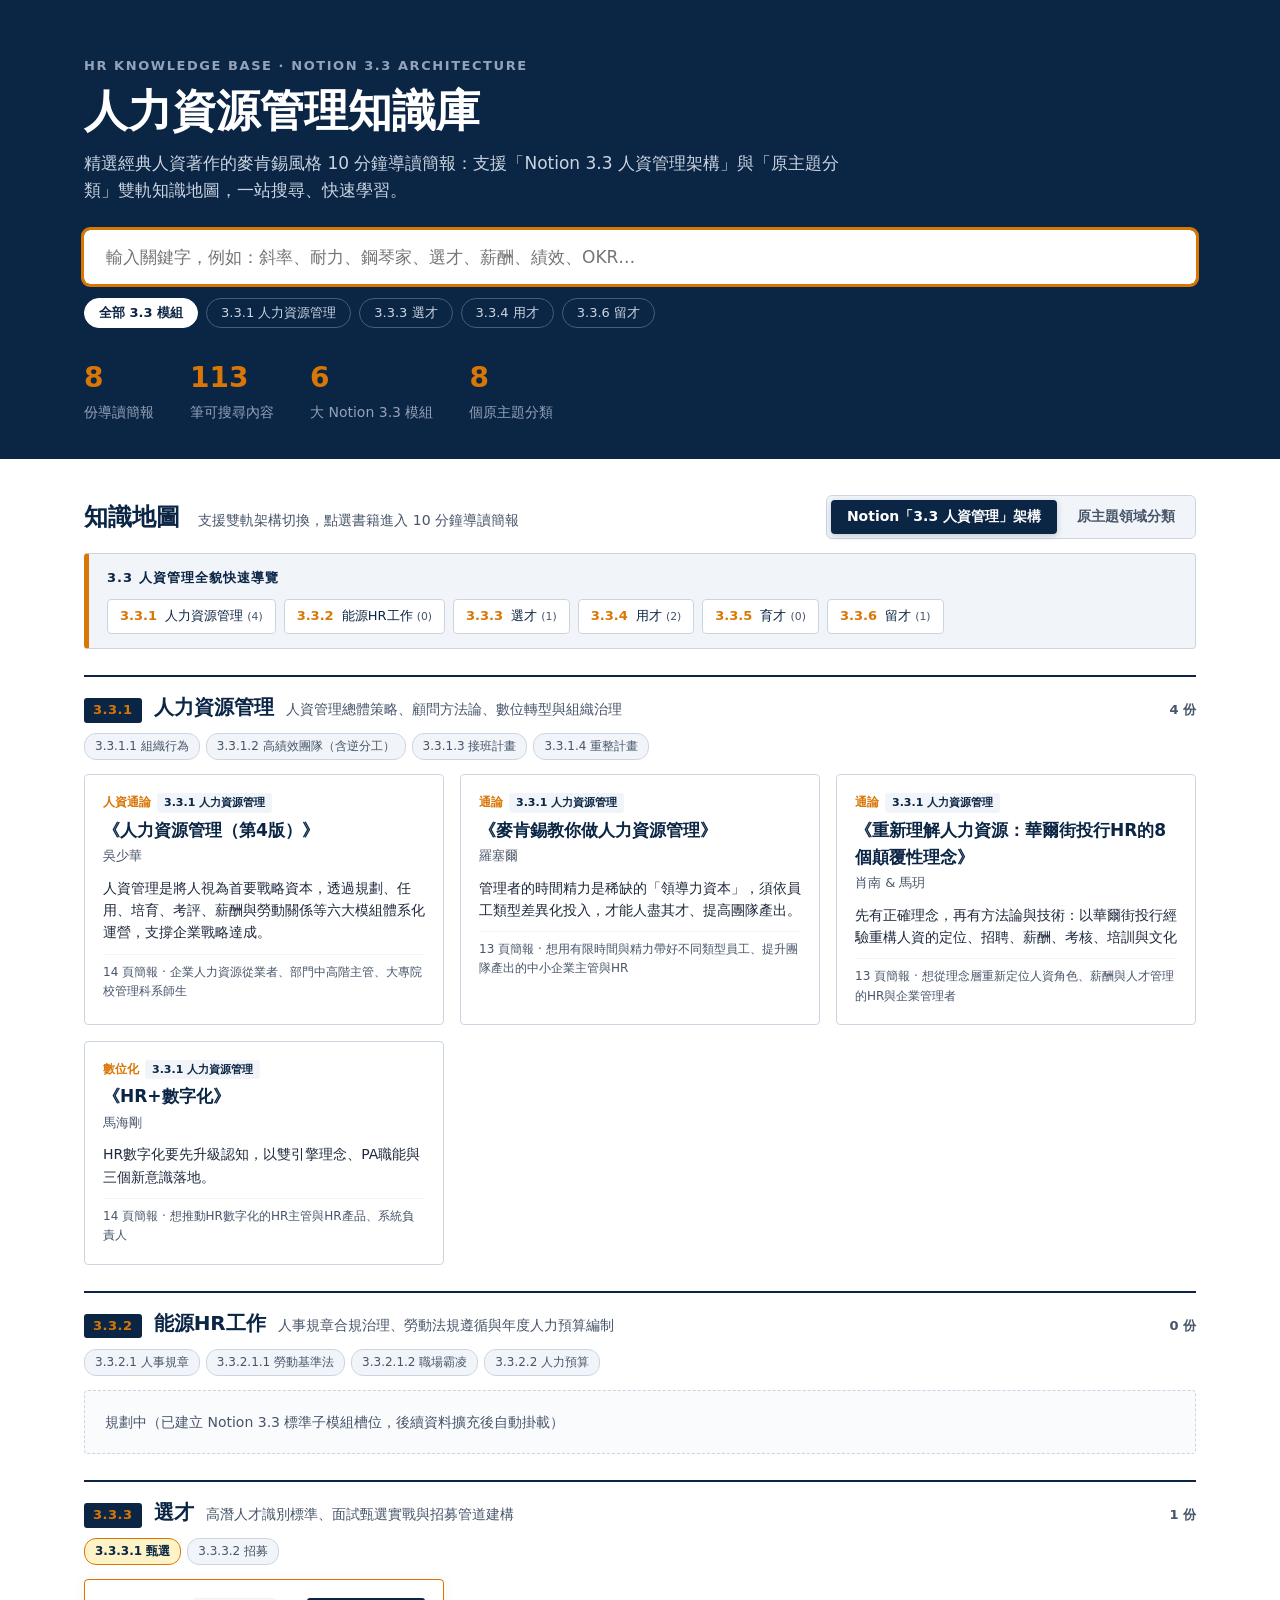
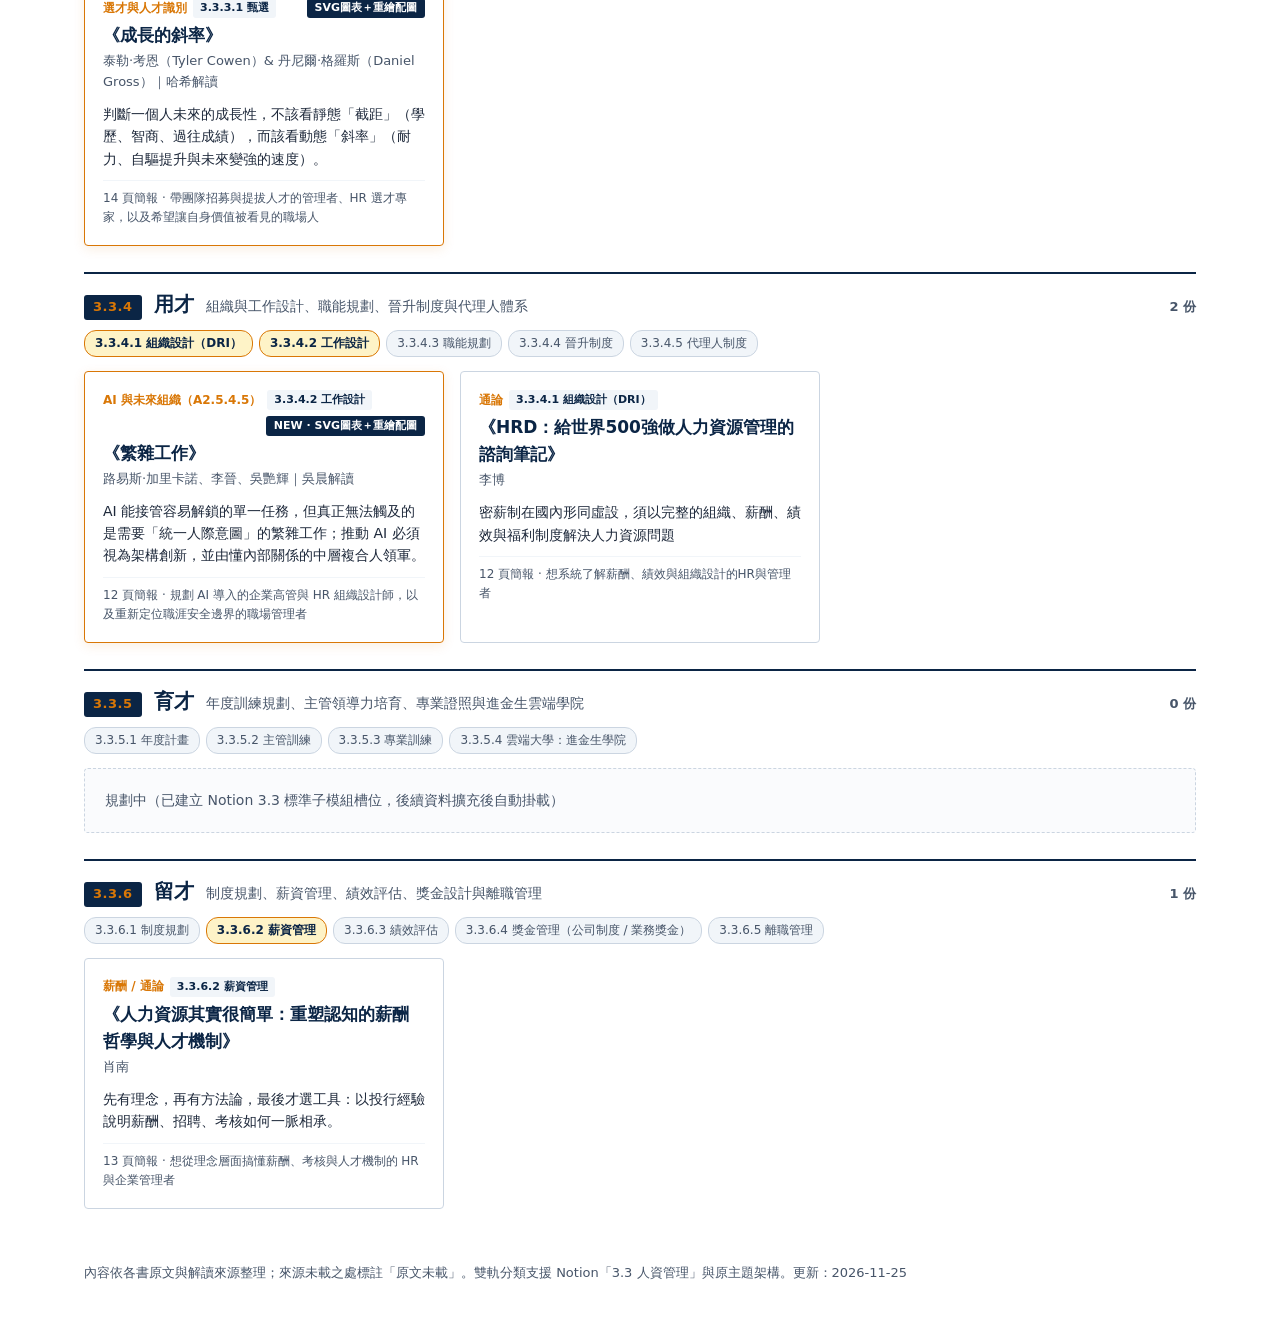
==== commit cf798702: "feat: add Messy Jobs (繁雜工作) McKinsey SVG deck and AI HR domain" ====
--- a/index.html
+++ b/index.html
@@ -7,7 +7,7 @@
 <p>精選經典人資著作的麥肯錫風格 10 分鐘導讀簡報：支援「Notion 3.3 人資管理架構」與「原主題分類」雙軌知識地圖，一站搜尋、快速學習。</p>
 <div class="searchbox"><input id="q" type="search" placeholder="輸入關鍵字，例如：斜率、耐力、鋼琴家、選才、薪酬、績效、OKR…" autofocus autocomplete="off">
 <div class="chips" id="chips"></div></div>
-<div class="stats"><div><b>7</b>份導讀簡報</div><div><b>100</b>筆可搜尋內容</div><div><b>6</b>大 Notion 3.3 模組</div><div><b>7</b>個原主題分類</div></div></div></header>
+<div class="stats"><div><b>8</b>份導讀簡報</div><div><b>113</b>筆可搜尋內容</div><div><b>6</b>大 Notion 3.3 模組</div><div><b>8</b>個原主題分類</div></div></div></header>
 <main class="wrap"><div id="results" class="results hidden"></div>
 <div id="map">
 <div class="mapbar">
@@ -18,12 +18,12 @@
   </div>
 </div>
 <div id="view-notion">
-  <div class="notion-banner"><div class="nb-title">3.3 人資管理全貌快速導覽</div><div class="nb-pills"><a class="n-pill" href="#n-3.3.1"><b>3.3.1</b> 人力資源管理 <small>(4)</small></a><a class="n-pill" href="#n-3.3.2"><b>3.3.2</b> 能源HR工作 <small>(0)</small></a><a class="n-pill" href="#n-3.3.3"><b>3.3.3</b> 選才 <small>(1)</small></a><a class="n-pill" href="#n-3.3.4"><b>3.3.4</b> 用才 <small>(1)</small></a><a class="n-pill" href="#n-3.3.5"><b>3.3.5</b> 育才 <small>(0)</small></a><a class="n-pill" href="#n-3.3.6"><b>3.3.6</b> 留才 <small>(1)</small></a></div></div>
-  <section class="domain notion-sec" id="n-3.3.1" data-notion="3.3.1 人力資源管理"><div class="dhead"><span class="ncode">3.3.1</span><h3>人力資源管理</h3><p>人資管理總體策略、顧問方法論、數位轉型與組織治理</p><span class="count">4 份</span></div><div class="subpills"><span class="subpill">3.3.1.1 組織行為</span><span class="subpill">3.3.1.2 高績效團隊（含逆分工）</span><span class="subpill">3.3.1.3 接班計畫</span><span class="subpill">3.3.1.4 重整計畫</span></div><div class="decks"><a class="deck" href="decks/hrm-wu-shaohua.html"><div class="dtags"><span class="cat">人資通論</span><span class="ntag">3.3.1 人力資源管理</span></div><h4>《人力資源管理（第4版）》</h4><div class="au">吳少華</div><p>人資管理是將人視為首要戰略資本，透過規劃、任用、培育、考評、薪酬與勞動關係等六大模組體系化運營，支撐企業戰略達成。</p><div class="meta">14 頁簡報 · 企業人力資源從業者、部門中高階主管、大專院校管理科系師生</div></a><a class="deck" href="decks/mckinsey-hr.html"><div class="dtags"><span class="cat">通論</span><span class="ntag">3.3.1 人力資源管理</span></div><h4>《麥肯錫教你做人力資源管理》</h4><div class="au">羅塞爾</div><p>管理者的時間精力是稀缺的「領導力資本」，須依員工類型差異化投入，才能人盡其才、提高團隊產出。</p><div class="meta">13 頁簡報 · 想用有限時間與精力帶好不同類型員工、提升團隊產出的中小企業主管與HR</div></a><a class="deck" href="decks/wallstreet-hr.html"><div class="dtags"><span class="cat">通論</span><span class="ntag">3.3.1 人力資源管理</span></div><h4>《重新理解人力資源：華爾街投行HR的8個顛覆性理念》</h4><div class="au">肖南 &amp; 馬玥</div><p>先有正確理念，再有方法論與技術：以華爾街投行經驗重構人資的定位、招聘、薪酬、考核、培訓與文化</p><div class="meta">13 頁簡報 · 想從理念層重新定位人資角色、薪酬與人才管理的HR與企業管理者</div></a><a class="deck" href="decks/hr-digitalization.html"><div class="dtags"><span class="cat">數位化</span><span class="ntag">3.3.1 人力資源管理</span></div><h4>《HR+數字化》</h4><div class="au">馬海剛</div><p>HR數字化要先升級認知，以雙引擎理念、PA職能與三個新意識落地。</p><div class="meta">14 頁簡報 · 想推動HR數字化的HR主管與HR產品、系統負責人</div></a></div></section><section class="domain notion-sec" id="n-3.3.2" data-notion="3.3.2 能源HR工作"><div class="dhead"><span class="ncode">3.3.2</span><h3>能源HR工作</h3><p>人事規章合規治理、勞動法規遵循與年度人力預算編制</p><span class="count">0 份</span></div><div class="subpills"><span class="subpill">3.3.2.1 人事規章</span><span class="subpill">3.3.2.1.1 勞動基準法</span><span class="subpill">3.3.2.1.2 職場霸凌</span><span class="subpill">3.3.2.2 人力預算</span></div><div class="decks"><div class="soon">規劃中（已建立 Notion 3.3 標準子模組槽位，後續資料擴充後自動掛載）</div></div></section><section class="domain notion-sec" id="n-3.3.3" data-notion="3.3.3 選才"><div class="dhead"><span class="ncode">3.3.3</span><h3>選才</h3><p>高潛人才識別標準、面試甄選實戰與招募管道建構</p><span class="count">1 份</span></div><div class="subpills"><span class="subpill active">3.3.3.1 甄選</span><span class="subpill">3.3.3.2 招募</span></div><div class="decks"><a class="deck featured" href="decks/slope-of-growth.html"><div class="dtags"><span class="cat">選才與人才識別</span><span class="ntag">3.3.3.1 甄選</span><span class="badge">NEW · SVG圖表＋重繪配圖</span></div><h4>《成長的斜率》</h4><div class="au">泰勒·考恩（Tyler Cowen）&amp; 丹尼爾·格羅斯（Daniel Gross）｜哈希解讀</div><p>判斷一個人未來的成長性，不該看靜態「截距」（學歷、智商、過往成績），而該看動態「斜率」（耐力、自驅提升與未來變強的速度）。</p><div class="meta">14 頁簡報 · 帶團隊招募與提拔人才的管理者、HR 選才專家，以及希望讓自身價值被看見的職場人</div></a></div></section><section class="domain notion-sec" id="n-3.3.4" data-notion="3.3.4 用才"><div class="dhead"><span class="ncode">3.3.4</span><h3>用才</h3><p>組織與工作設計、職能規劃、晉升制度與代理人體系</p><span class="count">1 份</span></div><div class="subpills"><span class="subpill active">3.3.4.1 組織設計（DRI）</span><span class="subpill">3.3.4.2 工作設計</span><span class="subpill">3.3.4.3 職能規劃</span><span class="subpill">3.3.4.4 晉升制度</span><span class="subpill">3.3.4.5 代理人制度</span></div><div class="decks"><a class="deck" href="decks/hrd-consulting-notes.html"><div class="dtags"><span class="cat">通論</span><span class="ntag">3.3.4.1 組織設計（DRI）</span></div><h4>《HRD：給世界500強做人力資源管理的諮詢筆記》</h4><div class="au">李博</div><p>密薪制在國內形同虛設，須以完整的組織、薪酬、績效與福利制度解決人力資源問題</p><div class="meta">12 頁簡報 · 想系統了解薪酬、績效與組織設計的HR與管理者</div></a></div></section><section class="domain notion-sec" id="n-3.3.5" data-notion="3.3.5 育才"><div class="dhead"><span class="ncode">3.3.5</span><h3>育才</h3><p>年度訓練規劃、主管領導力培育、專業證照與進金生雲端學院</p><span class="count">0 份</span></div><div class="subpills"><span class="subpill">3.3.5.1 年度計畫</span><span class="subpill">3.3.5.2 主管訓練</span><span class="subpill">3.3.5.3 專業訓練</span><span class="subpill">3.3.5.4 雲端大學：進金生學院</span></div><div class="decks"><div class="soon">規劃中（已建立 Notion 3.3 標準子模組槽位，後續資料擴充後自動掛載）</div></div></section><section class="domain notion-sec" id="n-3.3.6" data-notion="3.3.6 留才"><div class="dhead"><span class="ncode">3.3.6</span><h3>留才</h3><p>制度規劃、薪資管理、績效評估、獎金設計與離職管理</p><span class="count">1 份</span></div><div class="subpills"><span class="subpill">3.3.6.1 制度規劃</span><span class="subpill active">3.3.6.2 薪資管理</span><span class="subpill">3.3.6.3 績效評估</span><span class="subpill">3.3.6.4 獎金管理（公司制度 / 業務獎金）</span><span class="subpill">3.3.6.5 離職管理</span></div><div class="decks"><a class="deck" href="decks/hr-is-simple.html"><div class="dtags"><span class="cat">薪酬 / 通論</span><span class="ntag">3.3.6.2 薪資管理</span></div><h4>《人力資源其實很簡單：重塑認知的薪酬哲學與人才機制》</h4><div class="au">肖南</div><p>先有理念，再有方法論，最後才選工具：以投行經驗說明薪酬、招聘、考核如何一脈相承。</p><div class="meta">13 頁簡報 · 想從理念層面搞懂薪酬、考核與人才機制的 HR 與企業管理者</div></a></div></section>
+  <div class="notion-banner"><div class="nb-title">3.3 人資管理全貌快速導覽</div><div class="nb-pills"><a class="n-pill" href="#n-3.3.1"><b>3.3.1</b> 人力資源管理 <small>(4)</small></a><a class="n-pill" href="#n-3.3.2"><b>3.3.2</b> 能源HR工作 <small>(0)</small></a><a class="n-pill" href="#n-3.3.3"><b>3.3.3</b> 選才 <small>(1)</small></a><a class="n-pill" href="#n-3.3.4"><b>3.3.4</b> 用才 <small>(2)</small></a><a class="n-pill" href="#n-3.3.5"><b>3.3.5</b> 育才 <small>(0)</small></a><a class="n-pill" href="#n-3.3.6"><b>3.3.6</b> 留才 <small>(1)</small></a></div></div>
+  <section class="domain notion-sec" id="n-3.3.1" data-notion="3.3.1 人力資源管理"><div class="dhead"><span class="ncode">3.3.1</span><h3>人力資源管理</h3><p>人資管理總體策略、顧問方法論、數位轉型與組織治理</p><span class="count">4 份</span></div><div class="subpills"><span class="subpill">3.3.1.1 組織行為</span><span class="subpill">3.3.1.2 高績效團隊（含逆分工）</span><span class="subpill">3.3.1.3 接班計畫</span><span class="subpill">3.3.1.4 重整計畫</span></div><div class="decks"><a class="deck" href="decks/hrm-wu-shaohua.html"><div class="dtags"><span class="cat">人資通論</span><span class="ntag">3.3.1 人力資源管理</span></div><h4>《人力資源管理（第4版）》</h4><div class="au">吳少華</div><p>人資管理是將人視為首要戰略資本，透過規劃、任用、培育、考評、薪酬與勞動關係等六大模組體系化運營，支撐企業戰略達成。</p><div class="meta">14 頁簡報 · 企業人力資源從業者、部門中高階主管、大專院校管理科系師生</div></a><a class="deck" href="decks/mckinsey-hr.html"><div class="dtags"><span class="cat">通論</span><span class="ntag">3.3.1 人力資源管理</span></div><h4>《麥肯錫教你做人力資源管理》</h4><div class="au">羅塞爾</div><p>管理者的時間精力是稀缺的「領導力資本」，須依員工類型差異化投入，才能人盡其才、提高團隊產出。</p><div class="meta">13 頁簡報 · 想用有限時間與精力帶好不同類型員工、提升團隊產出的中小企業主管與HR</div></a><a class="deck" href="decks/wallstreet-hr.html"><div class="dtags"><span class="cat">通論</span><span class="ntag">3.3.1 人力資源管理</span></div><h4>《重新理解人力資源：華爾街投行HR的8個顛覆性理念》</h4><div class="au">肖南 &amp; 馬玥</div><p>先有正確理念，再有方法論與技術：以華爾街投行經驗重構人資的定位、招聘、薪酬、考核、培訓與文化</p><div class="meta">13 頁簡報 · 想從理念層重新定位人資角色、薪酬與人才管理的HR與企業管理者</div></a><a class="deck" href="decks/hr-digitalization.html"><div class="dtags"><span class="cat">數位化</span><span class="ntag">3.3.1 人力資源管理</span></div><h4>《HR+數字化》</h4><div class="au">馬海剛</div><p>HR數字化要先升級認知，以雙引擎理念、PA職能與三個新意識落地。</p><div class="meta">14 頁簡報 · 想推動HR數字化的HR主管與HR產品、系統負責人</div></a></div></section><section class="domain notion-sec" id="n-3.3.2" data-notion="3.3.2 能源HR工作"><div class="dhead"><span class="ncode">3.3.2</span><h3>能源HR工作</h3><p>人事規章合規治理、勞動法規遵循與年度人力預算編制</p><span class="count">0 份</span></div><div class="subpills"><span class="subpill">3.3.2.1 人事規章</span><span class="subpill">3.3.2.1.1 勞動基準法</span><span class="subpill">3.3.2.1.2 職場霸凌</span><span class="subpill">3.3.2.2 人力預算</span></div><div class="decks"><div class="soon">規劃中（已建立 Notion 3.3 標準子模組槽位，後續資料擴充後自動掛載）</div></div></section><section class="domain notion-sec" id="n-3.3.3" data-notion="3.3.3 選才"><div class="dhead"><span class="ncode">3.3.3</span><h3>選才</h3><p>高潛人才識別標準、面試甄選實戰與招募管道建構</p><span class="count">1 份</span></div><div class="subpills"><span class="subpill active">3.3.3.1 甄選</span><span class="subpill">3.3.3.2 招募</span></div><div class="decks"><a class="deck featured" href="decks/slope-of-growth.html"><div class="dtags"><span class="cat">選才與人才識別</span><span class="ntag">3.3.3.1 甄選</span><span class="badge">SVG圖表＋重繪配圖</span></div><h4>《成長的斜率》</h4><div class="au">泰勒·考恩（Tyler Cowen）&amp; 丹尼爾·格羅斯（Daniel Gross）｜哈希解讀</div><p>判斷一個人未來的成長性，不該看靜態「截距」（學歷、智商、過往成績），而該看動態「斜率」（耐力、自驅提升與未來變強的速度）。</p><div class="meta">14 頁簡報 · 帶團隊招募與提拔人才的管理者、HR 選才專家，以及希望讓自身價值被看見的職場人</div></a></div></section><section class="domain notion-sec" id="n-3.3.4" data-notion="3.3.4 用才"><div class="dhead"><span class="ncode">3.3.4</span><h3>用才</h3><p>組織與工作設計、職能規劃、晉升制度與代理人體系</p><span class="count">2 份</span></div><div class="subpills"><span class="subpill active">3.3.4.1 組織設計（DRI）</span><span class="subpill active">3.3.4.2 工作設計</span><span class="subpill">3.3.4.3 職能規劃</span><span class="subpill">3.3.4.4 晉升制度</span><span class="subpill">3.3.4.5 代理人制度</span></div><div class="decks"><a class="deck featured" href="decks/messy-jobs.html"><div class="dtags"><span class="cat">AI 與未來組織（A2.5.4.5）</span><span class="ntag">3.3.4.2 工作設計</span><span class="badge">NEW · SVG圖表＋重繪配圖</span></div><h4>《繁雜工作》</h4><div class="au">路易斯·加里卡諾、李晉、吳艷輝｜吳晨解讀</div><p>AI 能接管容易解鎖的單一任務，但真正無法觸及的是需要「統一人際意圖」的繁雜工作；推動 AI 必須視為架構創新，並由懂內部關係的中層複合人領軍。</p><div class="meta">12 頁簡報 · 規劃 AI 導入的企業高管與 HR 組織設計師，以及重新定位職涯安全邊界的職場管理者</div></a><a class="deck" href="decks/hrd-consulting-notes.html"><div class="dtags"><span class="cat">通論</span><span class="ntag">3.3.4.1 組織設計（DRI）</span></div><h4>《HRD：給世界500強做人力資源管理的諮詢筆記》</h4><div class="au">李博</div><p>密薪制在國內形同虛設，須以完整的組織、薪酬、績效與福利制度解決人力資源問題</p><div class="meta">12 頁簡報 · 想系統了解薪酬、績效與組織設計的HR與管理者</div></a></div></section><section class="domain notion-sec" id="n-3.3.5" data-notion="3.3.5 育才"><div class="dhead"><span class="ncode">3.3.5</span><h3>育才</h3><p>年度訓練規劃、主管領導力培育、專業證照與進金生雲端學院</p><span class="count">0 份</span></div><div class="subpills"><span class="subpill">3.3.5.1 年度計畫</span><span class="subpill">3.3.5.2 主管訓練</span><span class="subpill">3.3.5.3 專業訓練</span><span class="subpill">3.3.5.4 雲端大學：進金生學院</span></div><div class="decks"><div class="soon">規劃中（已建立 Notion 3.3 標準子模組槽位，後續資料擴充後自動掛載）</div></div></section><section class="domain notion-sec" id="n-3.3.6" data-notion="3.3.6 留才"><div class="dhead"><span class="ncode">3.3.6</span><h3>留才</h3><p>制度規劃、薪資管理、績效評估、獎金設計與離職管理</p><span class="count">1 份</span></div><div class="subpills"><span class="subpill">3.3.6.1 制度規劃</span><span class="subpill active">3.3.6.2 薪資管理</span><span class="subpill">3.3.6.3 績效評估</span><span class="subpill">3.3.6.4 獎金管理（公司制度 / 業務獎金）</span><span class="subpill">3.3.6.5 離職管理</span></div><div class="decks"><a class="deck" href="decks/hr-is-simple.html"><div class="dtags"><span class="cat">薪酬 / 通論</span><span class="ntag">3.3.6.2 薪資管理</span></div><h4>《人力資源其實很簡單：重塑認知的薪酬哲學與人才機制》</h4><div class="au">肖南</div><p>先有理念，再有方法論，最後才選工具：以投行經驗說明薪酬、招聘、考核如何一脈相承。</p><div class="meta">13 頁簡報 · 想從理念層面搞懂薪酬、考核與人才機制的 HR 與企業管理者</div></a></div></section>
 </div>
 <div id="view-classic" class="hidden">
-  <section class="domain" data-domain="人資管理通論"><div class="dhead"><h3>人資管理通論</h3><p>六大模組與基本功：完整的人資管理知識框架</p><span class="count">1 份</span></div><div class="decks"><a class="deck" href="decks/hrm-wu-shaohua.html"><div class="dtags"><span class="cat">人資通論</span><span class="ntag">3.3.1 人力資源管理</span></div><h4>《人力資源管理（第4版）》</h4><div class="au">吳少華</div><p>人資管理是將人視為首要戰略資本，透過規劃、任用、培育、考評、薪酬與勞動關係等六大模組體系化運營，支撐企業戰略達成。</p><div class="meta">14 頁簡報 · 企業人力資源從業者、部門中高階主管、大專院校管理科系師生</div></a></div></section><section class="domain" data-domain="選才與人才識別"><div class="dhead"><h3>選才與人才識別</h3><p>高潛人才評估、面試實戰技法與人才斜率判讀</p><span class="count">1 份</span></div><div class="decks"><a class="deck featured" href="decks/slope-of-growth.html"><div class="dtags"><span class="cat">選才與人才識別</span><span class="ntag">3.3.3.1 甄選</span><span class="badge">NEW · SVG圖表＋重繪配圖</span></div><h4>《成長的斜率》</h4><div class="au">泰勒·考恩（Tyler Cowen）&amp; 丹尼爾·格羅斯（Daniel Gross）｜哈希解讀</div><p>判斷一個人未來的成長性，不該看靜態「截距」（學歷、智商、過往成績），而該看動態「斜率」（耐力、自驅提升與未來變強的速度）。</p><div class="meta">14 頁簡報 · 帶團隊招募與提拔人才的管理者、HR 選才專家，以及希望讓自身價值被看見的職場人</div></a></div></section><section class="domain" data-domain="策略與顧問視角"><div class="dhead"><h3>策略與顧問視角</h3><p>從業務與投行／顧問視角重新定位人資價值</p><span class="count">3 份</span></div><div class="decks"><a class="deck" href="decks/mckinsey-hr.html"><div class="dtags"><span class="cat">通論</span><span class="ntag">3.3.1 人力資源管理</span></div><h4>《麥肯錫教你做人力資源管理》</h4><div class="au">羅塞爾</div><p>管理者的時間精力是稀缺的「領導力資本」，須依員工類型差異化投入，才能人盡其才、提高團隊產出。</p><div class="meta">13 頁簡報 · 想用有限時間與精力帶好不同類型員工、提升團隊產出的中小企業主管與HR</div></a><a class="deck" href="decks/wallstreet-hr.html"><div class="dtags"><span class="cat">通論</span><span class="ntag">3.3.1 人力資源管理</span></div><h4>《重新理解人力資源：華爾街投行HR的8個顛覆性理念》</h4><div class="au">肖南 &amp; 馬玥</div><p>先有正確理念，再有方法論與技術：以華爾街投行經驗重構人資的定位、招聘、薪酬、考核、培訓與文化</p><div class="meta">13 頁簡報 · 想從理念層重新定位人資角色、薪酬與人才管理的HR與企業管理者</div></a><a class="deck" href="decks/hrd-consulting-notes.html"><div class="dtags"><span class="cat">通論</span><span class="ntag">3.3.4.1 組織設計（DRI）</span></div><h4>《HRD：給世界500強做人力資源管理的諮詢筆記》</h4><div class="au">李博</div><p>密薪制在國內形同虛設，須以完整的組織、薪酬、績效與福利制度解決人力資源問題</p><div class="meta">12 頁簡報 · 想系統了解薪酬、績效與組織設計的HR與管理者</div></a></div></section><section class="domain" data-domain="薪酬與人才機制"><div class="dhead"><h3>薪酬與人才機制</h3><p>薪酬哲學、激勵與人才機制設計</p><span class="count">1 份</span></div><div class="decks"><a class="deck" href="decks/hr-is-simple.html"><div class="dtags"><span class="cat">薪酬 / 通論</span><span class="ntag">3.3.6.2 薪資管理</span></div><h4>《人力資源其實很簡單：重塑認知的薪酬哲學與人才機制》</h4><div class="au">肖南</div><p>先有理念，再有方法論，最後才選工具：以投行經驗說明薪酬、招聘、考核如何一脈相承。</p><div class="meta">13 頁簡報 · 想從理念層面搞懂薪酬、考核與人才機制的 HR 與企業管理者</div></a></div></section><section class="domain" data-domain="HR 數位化"><div class="dhead"><h3>HR 數位化</h3><p>認知升級與系統建構，數據驅動的人資管理</p><span class="count">1 份</span></div><div class="decks"><a class="deck" href="decks/hr-digitalization.html"><div class="dtags"><span class="cat">數位化</span><span class="ntag">3.3.1 人力資源管理</span></div><h4>《HR+數字化》</h4><div class="au">馬海剛</div><p>HR數字化要先升級認知，以雙引擎理念、PA職能與三個新意識落地。</p><div class="meta">14 頁簡報 · 想推動HR數字化的HR主管與HR產品、系統負責人</div></a></div></section><section class="domain" data-domain="組織行為學"><div class="dhead"><h3>組織行為學</h3><p>對應資料夾 A2.5.4.2（待擴充）</p><span class="count">0 份</span></div><div class="decks"><div class="soon">規劃中 · 資料擴充後將於此出現</div></div></section><section class="domain" data-domain="高績效團隊"><div class="dhead"><h3>高績效團隊</h3><p>對應資料夾 A2.5.4.3（待擴充）</p><span class="count">0 份</span></div><div class="decks"><div class="soon">規劃中 · 資料擴充後將於此出現</div></div></section>
+  <section class="domain" data-domain="人資管理通論"><div class="dhead"><h3>人資管理通論</h3><p>六大模組與基本功：完整的人資管理知識框架</p><span class="count">1 份</span></div><div class="decks"><a class="deck" href="decks/hrm-wu-shaohua.html"><div class="dtags"><span class="cat">人資通論</span><span class="ntag">3.3.1 人力資源管理</span></div><h4>《人力資源管理（第4版）》</h4><div class="au">吳少華</div><p>人資管理是將人視為首要戰略資本，透過規劃、任用、培育、考評、薪酬與勞動關係等六大模組體系化運營，支撐企業戰略達成。</p><div class="meta">14 頁簡報 · 企業人力資源從業者、部門中高階主管、大專院校管理科系師生</div></a></div></section><section class="domain" data-domain="選才與人才識別"><div class="dhead"><h3>選才與人才識別</h3><p>高潛人才評估、面試實戰技法與人才斜率判讀</p><span class="count">1 份</span></div><div class="decks"><a class="deck featured" href="decks/slope-of-growth.html"><div class="dtags"><span class="cat">選才與人才識別</span><span class="ntag">3.3.3.1 甄選</span><span class="badge">SVG圖表＋重繪配圖</span></div><h4>《成長的斜率》</h4><div class="au">泰勒·考恩（Tyler Cowen）&amp; 丹尼爾·格羅斯（Daniel Gross）｜哈希解讀</div><p>判斷一個人未來的成長性，不該看靜態「截距」（學歷、智商、過往成績），而該看動態「斜率」（耐力、自驅提升與未來變強的速度）。</p><div class="meta">14 頁簡報 · 帶團隊招募與提拔人才的管理者、HR 選才專家，以及希望讓自身價值被看見的職場人</div></a></div></section><section class="domain" data-domain="策略與顧問視角"><div class="dhead"><h3>策略與顧問視角</h3><p>從業務與投行／顧問視角重新定位人資價值</p><span class="count">3 份</span></div><div class="decks"><a class="deck" href="decks/mckinsey-hr.html"><div class="dtags"><span class="cat">通論</span><span class="ntag">3.3.1 人力資源管理</span></div><h4>《麥肯錫教你做人力資源管理》</h4><div class="au">羅塞爾</div><p>管理者的時間精力是稀缺的「領導力資本」，須依員工類型差異化投入，才能人盡其才、提高團隊產出。</p><div class="meta">13 頁簡報 · 想用有限時間與精力帶好不同類型員工、提升團隊產出的中小企業主管與HR</div></a><a class="deck" href="decks/wallstreet-hr.html"><div class="dtags"><span class="cat">通論</span><span class="ntag">3.3.1 人力資源管理</span></div><h4>《重新理解人力資源：華爾街投行HR的8個顛覆性理念》</h4><div class="au">肖南 &amp; 馬玥</div><p>先有正確理念，再有方法論與技術：以華爾街投行經驗重構人資的定位、招聘、薪酬、考核、培訓與文化</p><div class="meta">13 頁簡報 · 想從理念層重新定位人資角色、薪酬與人才管理的HR與企業管理者</div></a><a class="deck" href="decks/hrd-consulting-notes.html"><div class="dtags"><span class="cat">通論</span><span class="ntag">3.3.4.1 組織設計（DRI）</span></div><h4>《HRD：給世界500強做人力資源管理的諮詢筆記》</h4><div class="au">李博</div><p>密薪制在國內形同虛設，須以完整的組織、薪酬、績效與福利制度解決人力資源問題</p><div class="meta">12 頁簡報 · 想系統了解薪酬、績效與組織設計的HR與管理者</div></a></div></section><section class="domain" data-domain="薪酬與人才機制"><div class="dhead"><h3>薪酬與人才機制</h3><p>薪酬哲學、激勵與人才機制設計</p><span class="count">1 份</span></div><div class="decks"><a class="deck" href="decks/hr-is-simple.html"><div class="dtags"><span class="cat">薪酬 / 通論</span><span class="ntag">3.3.6.2 薪資管理</span></div><h4>《人力資源其實很簡單：重塑認知的薪酬哲學與人才機制》</h4><div class="au">肖南</div><p>先有理念，再有方法論，最後才選工具：以投行經驗說明薪酬、招聘、考核如何一脈相承。</p><div class="meta">13 頁簡報 · 想從理念層面搞懂薪酬、考核與人才機制的 HR 與企業管理者</div></a></div></section><section class="domain" data-domain="HR 數位化"><div class="dhead"><h3>HR 數位化</h3><p>認知升級與系統建構，數據驅動的人資管理</p><span class="count">1 份</span></div><div class="decks"><a class="deck" href="decks/hr-digitalization.html"><div class="dtags"><span class="cat">數位化</span><span class="ntag">3.3.1 人力資源管理</span></div><h4>《HR+數字化》</h4><div class="au">馬海剛</div><p>HR數字化要先升級認知，以雙引擎理念、PA職能與三個新意識落地。</p><div class="meta">14 頁簡報 · 想推動HR數字化的HR主管與HR產品、系統負責人</div></a></div></section><section class="domain" data-domain="AI 與未來組織（A2.5.4.5）"><div class="dhead"><h3>AI 與未來組織（A2.5.4.5）</h3><p>對應資料夾 A2.5.4.5 AI HR：AI 對職務設計、組織架構與人才梯隊的衝擊</p><span class="count">1 份</span></div><div class="decks"><a class="deck featured" href="decks/messy-jobs.html"><div class="dtags"><span class="cat">AI 與未來組織（A2.5.4.5）</span><span class="ntag">3.3.4.2 工作設計</span><span class="badge">NEW · SVG圖表＋重繪配圖</span></div><h4>《繁雜工作》</h4><div class="au">路易斯·加里卡諾、李晉、吳艷輝｜吳晨解讀</div><p>AI 能接管容易解鎖的單一任務，但真正無法觸及的是需要「統一人際意圖」的繁雜工作；推動 AI 必須視為架構創新，並由懂內部關係的中層複合人領軍。</p><div class="meta">12 頁簡報 · 規劃 AI 導入的企業高管與 HR 組織設計師，以及重新定位職涯安全邊界的職場管理者</div></a></div></section><section class="domain" data-domain="組織行為學"><div class="dhead"><h3>組織行為學</h3><p>對應資料夾 A2.5.4.2（待擴充）</p><span class="count">0 份</span></div><div class="decks"><div class="soon">規劃中 · 資料擴充後將於此出現</div></div></section><section class="domain" data-domain="高績效團隊"><div class="dhead"><h3>高績效團隊</h3><p>對應資料夾 A2.5.4.3（待擴充）</p><span class="count">0 份</span></div><div class="decks"><div class="soon">規劃中 · 資料擴充後將於此出現</div></div></section>
 </div>
 </div></main>
-<footer class="wrap foot2">內容依各書原文與解讀來源整理；來源未載之處標註「原文未載」。雙軌分類支援 Notion「3.3 人資管理」與原主題架構。更新：2026-11-23</footer>
+<footer class="wrap foot2">內容依各書原文與解讀來源整理；來源未載之處標註「原文未載」。雙軌分類支援 Notion「3.3 人資管理」與原主題架構。更新：2026-11-25</footer>
 <script src="assets/search.js"></script></body></html>
